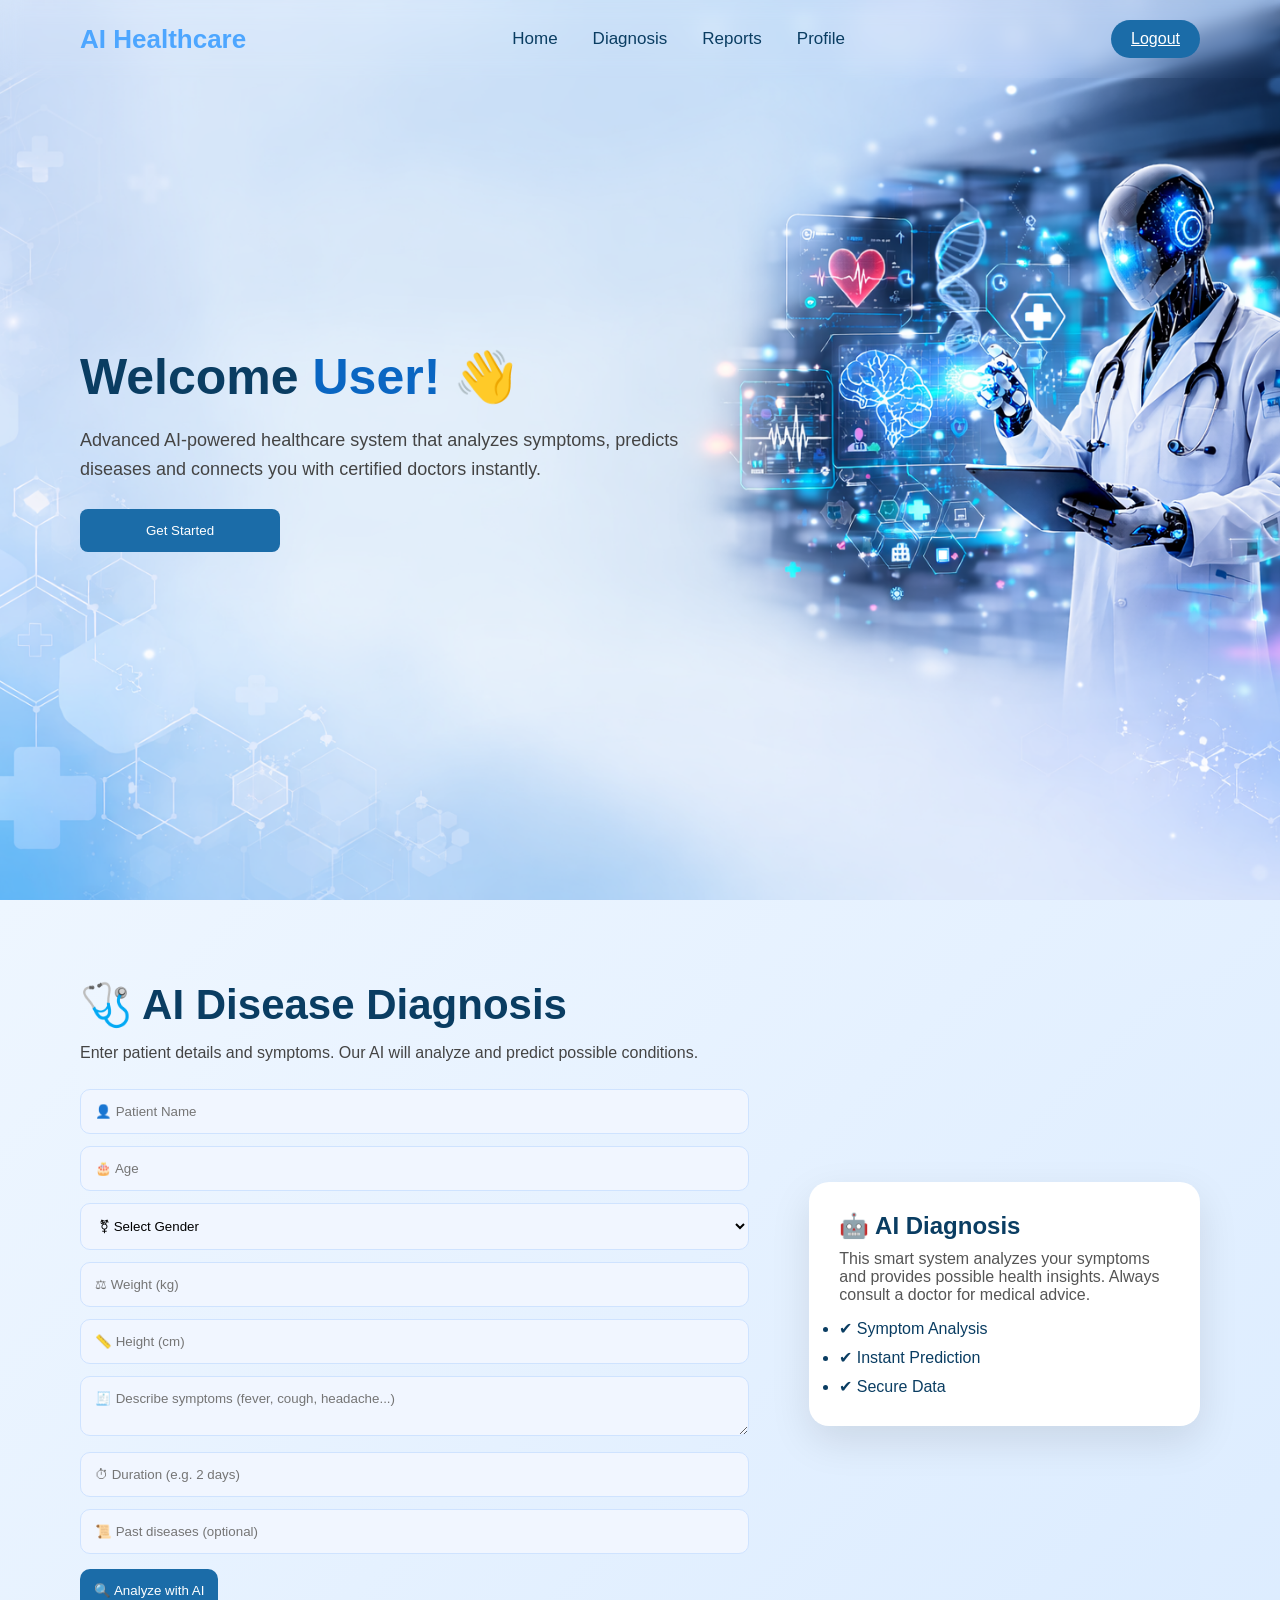
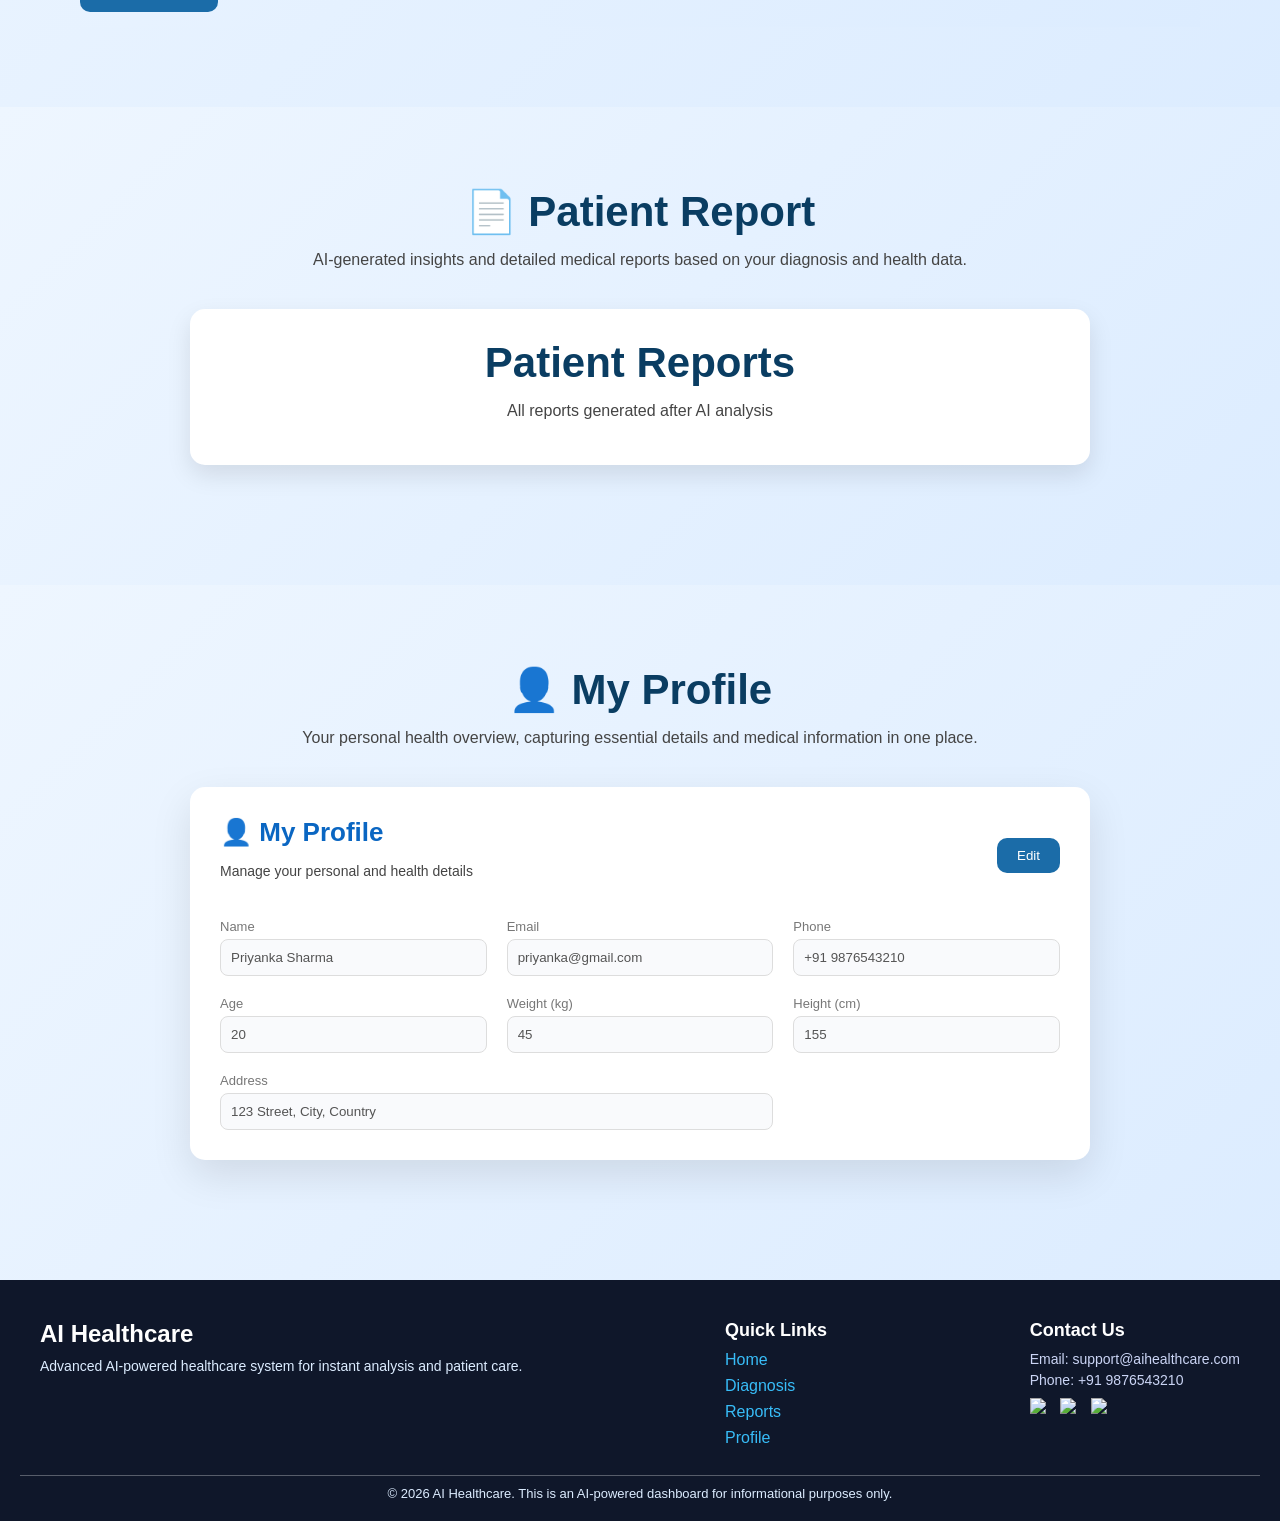
==== dashboard.html @ fe0c4abe "edit login and signup javascript for database connection" ====
<!DOCTYPE html>
<html lang="en">

<head>
    <meta charset="UTF-8">
    <title>AI Healthcare Dashboard</title>

    <style>
        * {
            margin: 0;
            padding: 0;
            box-sizing: border-box;
            font-family: Poppins, sans-serif
        }

        html {
            scroll-behavior: smooth;
        }

        .section {
            padding: 80px;
            background: linear-gradient(135deg, #eef6ff, #dcecff);
        }


        #home {
            height: 100vh;
            display: flex;
            align-items: center;
            justify-content: flex-start;
            padding-left: 80px;

            background-image: url("bg.png");
            background-size: cover;
            background-position: center;
            background-repeat: no-repeat;

            color: #0A3D62;
        }


        .hero {
            max-width: 600px;
        }


        .hero h1 {
            font-size: 50px;
            font-weight: 500;
            color: #0A3D62;
            font-weight: bold;
        }


        .hero span {
            color: #0a66c2;
        }


        .hero p {
            margin-top: 20px;
            font-size: 18px;
            color: #444;
            line-height: 1.6;
        }


        .hero-btn {
            margin-top: 25px;
            padding: 14px 25px;
            background: #1B6CA8;
            color: white;
            border: none;
            border-radius: 8px;
            cursor: pointer;
            width: 200px;
        }

        .hero-btn:hover {
            background: #0A3D62;
        }

        #home {
            height: 100vh;
            display: flex;
            align-items: center;
            justify-content: flex-start;
            padding-left: 80px;
            background-image: url("bg.png");
            background-size: cover;
            background-position: center;
            background-repeat: no-repeat;
            position: relative;
            color: white;
        }

        .navbar {
            position: fixed;
            top: 0;
            width: 100%;
            z-index: 1000;

            display: flex;
            justify-content: space-between;
            align-items: center;

            padding: 20px 80px;

            background: transparent;
            backdrop-filter: blur(10px);
        }

        .logo {
            font-size: 26px;
            font-weight: bold;
            color: #4DA6FF;
        }


        .nav-links {
            list-style: none;
            display: flex;
            gap: 35px;
            align-items: center;
        }

        .nav-links a {
            text-decoration: none;
            color: #0A3D62;
            font-size: 17px;
            font-weight: 500;
            transition: 0.3s;
        }

        .nav-links a:hover {
            color: #0a66c2;
        }


        .logout {
            background: #1B6CA8;
            color: white;
            padding: 10px 20px;
            border-radius: 20px;
            cursor: pointer;
        }

        .logout:hover {
            background: #0A3D62;
        }


        .diagnosis-container {
            display: flex;
            gap: 60px;
            align-items: center;
            justify-content: space-between;
            background: linear-gradient(135deg, #eef6ff, #dcecff);
        }


        .diagnosis-left {
            width: 60%;
        }

        #reports h1 {
            font-size: 42px;
            color: #0A3D62;
            text-align:center;

        }

        #reports p {
            margin: 15px 0;
            color: #444;
            text-align:center;

        }

        #profile h1 {
            font-size: 42px;
            color: #0A3D62;
            text-align:center;

        }

        #profile p {
            margin: 15px 0;
            color: #444;
            text-align:center;

        }

        .diagnosis-left h1 {
            font-size: 42px;
            color: #0A3D62;
        }

        .diagnosis-left p {
            margin: 15px 0;
            color: #444;
        }


        .diagnosis-left input,
        .diagnosis-left textarea,
        .diagnosis-left select {
            width: 100%;
            padding: 14px;
            margin-top: 12px;
            border-radius: 10px;
            border: 1px solid #cfe3ff;
            background: #f1f6ff;
        }


        .diagnosis-left button {
            margin-top: 15px;
            padding: 14px;
            background: #1B6CA8;
            color: white;
            border: none;
            border-radius: 10px;
            cursor: pointer;
        }

        .diagnosis-left button:hover {
            background: #0A3D62;
        }


        .diagnosis-right {
            width: 35%;
            background: white;
            padding: 30px;
            border-radius: 20px;
            box-shadow: 0 15px 40px rgba(0, 0, 0, 0.1);
        }

        .diagnosis-right h2 {
            color: #0A3D62;
        }

        .diagnosis-right p {
            margin-top: 10px;
            color: #555;
        }

        .diagnosis-right ul {
            margin-top: 15px;
        }

        .diagnosis-right li {
            margin-top: 10px;
            color: #0A3D62;
        }


        .report-container {
            width: 90%;
            max-width: 900px;
            margin: 40px auto;
            background: #ffffff;
            padding: 30px;
            border-radius: 15px;
            box-shadow: 0 10px 25px rgba(0, 0, 0, 0.1);
        }

        .report-container h1 {
            color: #0a66c2;
            margin-bottom: 15px;
        }

        .report-container p {
            color: #555;
            margin-bottom: 25px;
        }

        .report-card {
            border: 1px solid #cfe3ff;
            border-radius: 12px;
            padding: 20px;
            margin-bottom: 20px;
            background: #f1f6ff;
        }

        .report-card h2 {
            color: #0a66c2;
            margin-bottom: 10px;
        }

        .report-card p {
            margin: 5px 0;
            color: #333;
        }

        .report-card ul {
            margin-top: 10px;
            padding-left: 20px;
        }

        .report-card ul li {
            color: #0A3D62;
        }

        .report-disclaimer {
            margin-top: 15px;
            font-size: 13px;
            color: #888;
            border-top: 1px solid #ddd;
            padding-top: 10px;
        }

        .profile-container {
            max-width: 900px;
            margin: 40px auto;
            padding: 30px;
            background: #ffffff;
            border-radius: 15px;
            box-shadow: 0 15px 40px rgba(0, 0, 0, 0.1);
        }

        .profile-header {
            display: flex;
            justify-content: space-between;
            align-items: center;
            margin-bottom: 25px;
        }

        .profile-title h2 {
            font-size: 26px;
            color: #0a66c2;
        }

        .profile-title p {
            font-size: 14px;
            color: #555;
        }

        .edit-btn {
            background: #1b6ca8;
            color: white;
            padding: 10px 20px;
            border: none;
            border-radius: 10px;
            cursor: pointer;
        }

        .edit-btn:hover {
            background: #0a3d62;
        }

        .profile-grid {
            display: grid;
            grid-template-columns: repeat(auto-fit, minmax(200px, 1fr));
            gap: 20px;
        }

        .field label {
            display: block;
            font-size: 13px;
            color: #777;
            margin-bottom: 5px;
        }

        .field input {
            width: 100%;
            padding: 10px;
            border-radius: 8px;
            border: 1px solid #ddd;
            background: #f9fafc;
        }

        .field.full-width {
            grid-column: span 2;
        }

        .save-btn {
            display: none;
            width: 100%;
            padding: 12px;
            background: #34a853;
            color: white;
            border: none;
            border-radius: 10px;
            cursor: pointer;
            margin-top: 15px;
        }

        .save-btn:hover {
            background: #2c8c45;
        }

        .action-buttons {
            margin-top: 30px;
            display: flex;
            flex-wrap: wrap;
            gap: 15px;
        }

        .action {
            flex: 1;
            padding: 12px;
            border: none;
            border-radius: 10px;
            cursor: pointer;
            font-weight: 500;
        }

        .action.diagnosis {
            background: #ff6b6b;
            color: white;
        }

        .action.history {
            background: #4ecdc4;
            color: white;
        }

        .action.reports {
            background: #1a73e8;
            color: white;
        }

        .action.logout {
            background: #444;
            color: white;
        }

        .action:hover {
            opacity: 0.9;
        }

        .dashboard-footer {
            background: #0f172a;
            color: #cbd5f5;
            padding: 40px 20px 20px 20px;
            font-family: 'Poppins', sans-serif;
        }

        .footer-container {
            display: flex;
            flex-wrap: wrap;
            justify-content: space-between;
            max-width: 1200px;
            margin: 0 auto;
            gap: 30px;
        }

        .footer-left h2 {
            font-size: 24px;
            color: #ffffff;
        }

        .footer-left p {
            font-size: 14px;
            color: #dcecff;
            margin-top: 10px;
        }

        .footer-links h3,
        .footer-contact h3 {
            margin-bottom: 10px;
            font-size: 18px;
            color: #ffffff;
        }

        .footer-links ul {
            list-style: none;
            padding: 0;
        }

        .footer-links ul li {
            margin-bottom: 8px;
        }

        .footer-links ul li a {
            color: #38bdf8;
            text-decoration: none;
            transition: 0.3s;
        }

        .footer-links ul li a:hover {
            color: #ffeb3b;
        }

        .footer-contact p {
            font-size: 14px;
            margin: 5px 0;
        }

        .footer-socials {
            margin-top: 10px;
        }

        .footer-socials a {
            margin-right: 10px;
            display: inline-block;
            transition: 0.3s;
        }

        .footer-socials a:hover img {
            transform: scale(1.2);
        }

        .footer-bottom {
            text-align: center;
            margin-top: 20px;
            border-top: 1px solid rgba(255, 255, 255, 0.3);
            padding-top: 10px;
            font-size: 13px;
            color: #dcecff;
        }
    </style>
</head>

<body>

    <!-- NAVBAR -->
    <div class="navbar">
        <div class="logo">AI Healthcare</div>

        <div class="nav-links">
            <a href="#home">Home</a>
            <a href="#diagnosis">Diagnosis</a>
            <a href="#reports">Reports</a>
            <a href="#profile">Profile</a>
        </div>


        <a href="index.html" class="logout">Logout</a>
    </div>
    <div id="home" class="section">

        <div class="hero">
            <h1>Welcome <span id="username">User!</span> 👋</h1>

            <p>
                Advanced AI-powered healthcare system that analyzes symptoms,
                predicts diseases and connects you with certified doctors instantly.
            </p>

            <button class="hero-btn" onclick="document.getElementById('diagnosis').scrollIntoView({behavior:'smooth'})">
                Get Started
            </button>
        </div>

    </div>


    <div id="diagnosis" class="section">

        <div class="diagnosis-container">


            <div class="diagnosis-left">
                <h1>🩺 AI Disease Diagnosis</h1>
                <p>
                    Enter patient details and symptoms. Our AI will analyze and predict possible conditions.
                </p>

                <input type="text" id="name" placeholder="👤 Patient Name">

                <input type="number" id="age" placeholder="🎂 Age">

                <select id="gender">
                    <option value="">⚧ Select Gender</option>
                    <option>Male</option>
                    <option>Female</option>
                    <option>Other</option>
                </select>

                <input type="text" id="weight" placeholder="⚖ Weight (kg)">
                <input type="text" id="height" placeholder="📏 Height (cm)">

                <textarea id="symptoms" placeholder="🧾 Describe symptoms (fever, cough, headache...)"></textarea>

                <input type="text" id="duration" placeholder="⏱ Duration (e.g. 2 days)">

                <input type="text" id="diseaseHistory" placeholder="📜 Past diseases (optional)">

                <button onclick="saveData()">🔍 Analyze with AI</button>

                <p id="result"></p>
            </div>


            <div class="diagnosis-right">
                <h2>🤖 AI Diagnosis</h2>
                <p>
                    This smart system analyzes your symptoms and provides possible health insights.
                    Always consult a doctor for medical advice.
                </p>

                <ul>
                    <li>✔ Symptom Analysis</li>
                    <li>✔ Instant Prediction</li>
                    <li>✔ Secure Data</li>
                </ul>
            </div>

        </div>

    </div>
    <div id="reports" class="section">
        <h1>📄 Patient Report</h1>
        <p> AI-generated insights and detailed medical reports based on your diagnosis and health data.</p>
        <div class="report-container">
            <h1> Patient Reports</h1>
            <p>All reports generated after AI analysis</p>

            <div id="reportsList">
                <!-- Reports will be dynamically inserted here -->
            </div>
        </div>
    </div>
    <div id="profile" class="section">
        <h1>👤 My Profile </h1>
        <p>Your personal health overview, capturing essential details and medical information in one place.</p>
        <div class="profile-container">

            <!-- HEADER -->
            <div class="profile-header">
                <div class="profile-title">
                    <h2>👤 My Profile</h2>
                    <p>Manage your personal and health details</p>
                </div>
                <button class="edit-btn" onclick="toggleEdit()">Edit</button>
            </div>

            <!-- PROFILE INFO -->
            <div class="profile-info">

                <!-- Info Grid -->
                <div class="profile-grid">

                    <div class="field">
                        <label>Name</label>
                        <input type="text" value="Priyanka Sharma" disabled>
                    </div>

                    <div class="field">
                        <label>Email</label>
                        <input type="email" value="priyanka@gmail.com" disabled>
                    </div>

                    <div class="field">
                        <label>Phone</label>
                        <input type="text" value="+91 9876543210" disabled>
                    </div>

                    <div class="field">
                        <label>Age</label>
                        <input type="number" value="20" disabled>
                    </div>

                    <div class="field">
                        <label>Weight (kg)</label>
                        <input type="number" value="45" disabled>
                    </div>

                    <div class="field">
                        <label>Height (cm)</label>
                        <input type="number" value="155" disabled>
                    </div>

                    <div class="field full-width">
                        <label>Address</label>
                        <input type="text" value="123 Street, City, Country" disabled>
                    </div>

                </div>

                <button class="save-btn" onclick="saveProfile()">💾 Save Changes</button>
            </div>

       
        </div>
    </div>



    </div>
    <footer class="dashboard-footer">
        <div class="footer-container">
            <div class="footer-left">
                <h2>AI Healthcare</h2>
                <p>Advanced AI-powered healthcare system for instant analysis and patient care.</p>
            </div>

            <div class="footer-links">
                <h3>Quick Links</h3>
                <ul>
                    <li><a href="#home">Home</a></li>
                    <li><a href="#diagnosis">Diagnosis</a></li>
                    <li><a href="#reports">Reports</a></li>
                    <li><a href="#profile">Profile</a></li>
                </ul>
            </div>

            <div class="footer-contact">
                <h3>Contact Us</h3>
                <p>Email: support@aihealthcare.com</p>
                <p>Phone: +91 9876543210</p>
                <div class="footer-socials">
                    <a href="#"><img src="https://img.icons8.com/ios-filled/24/0A3D62/facebook-new.png" /></a>
                    <a href="#"><img src="https://img.icons8.com/ios-filled/24/0A3D62/twitter.png" /></a>
                    <a href="#"><img src="https://img.icons8.com/ios-filled/24/0A3D62/linkedin.png" /></a>
                </div>
            </div>
        </div>

        <div class="footer-bottom">
            <p>© 2026 AI Healthcare. This is an AI-powered dashboard for informational purposes only.</p>
        </div>
    </footer>

    <script>



        function updateProfileFromDiagnosis(data) {
            const profileSection = document.querySelector("#profile");

            profileSection.querySelector('input[value="Priyanka Sharma"]').value = data.name || "-";
            profileSection.querySelector('input[type="email"]').value = data.email || "user@example.com"; // optional, if email provided in form
            profileSection.querySelector('input[value="+91 9876543210"]').value = data.phone || "-"; // optional
            profileSection.querySelector('input[type="number"][value="20"]').value = data.age || "-";
            profileSection.querySelector('input[type="number"][value="45"]').value = data.weight || "-";
            profileSection.querySelector('input[type="number"][value="155"]').value = data.height || "-";
            profileSection.querySelector('.field.full-width input').value = data.address || "-";
        }
        function saveData() {
            let data = {
                name: document.getElementById('name').value || "Unknown",
                age: document.getElementById('age').value || "-",
                gender: document.getElementById('gender').value || "-",
                weight: document.getElementById('weight').value || "-",
                height: document.getElementById('height').value || "-",
                symptoms: document.getElementById('symptoms').value || "-",
                duration: document.getElementById('duration').value || "-",
                history: document.getElementById('diseaseHistory').value || "-"
            };

            // AI Prediction
            let diagnosis = aiPredictDisease(data.symptoms);
            data.diagnosis = diagnosis;

            let recommendations = generateRecommendations(diagnosis);
            data.recommendations = recommendations;

            aiReports.push(data);

            // Update Reports Section
            displayReports();

            // Update Profile Section based on this data
            updateProfileFromDiagnosis(data);

            document.getElementById('result').innerText = "Diagnosis Generated ✅";

            // Scroll to reports section
            document.getElementById('reports').scrollIntoView({ behavior: "smooth" });
        }


        document.querySelector(".diagnosis").onclick = function () {
            window.location.href = "diagnosis.html";
        }

        document.querySelector(".history").onclick = function () {
            window.location.href = "history.html";
        }

        document.querySelector(".reports").onclick = function () {
            window.location.href = "reports.html";
        }

        document.querySelector(".logout").onclick = function () {
            alert("Logged out successfully!");
            window.location.href = "login.html";
        }
    </script>


    </script>

</body>

</html>
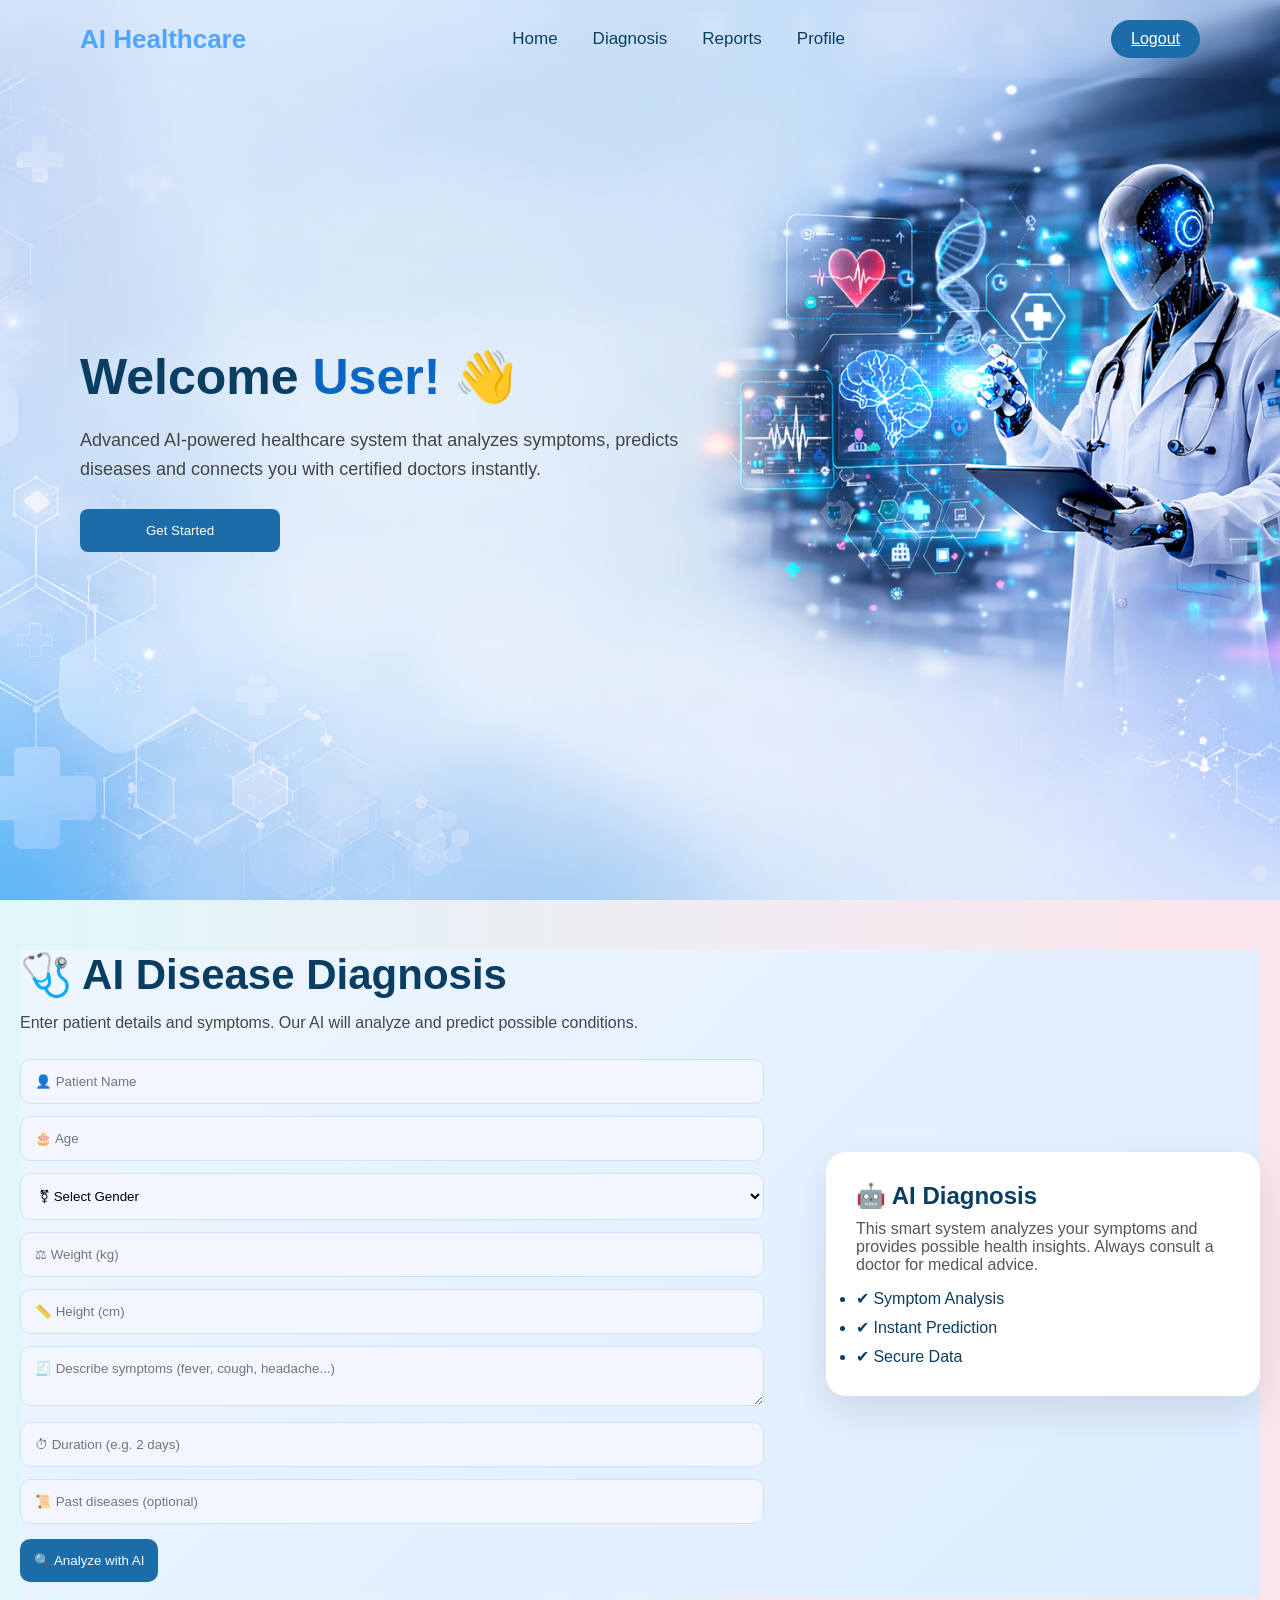
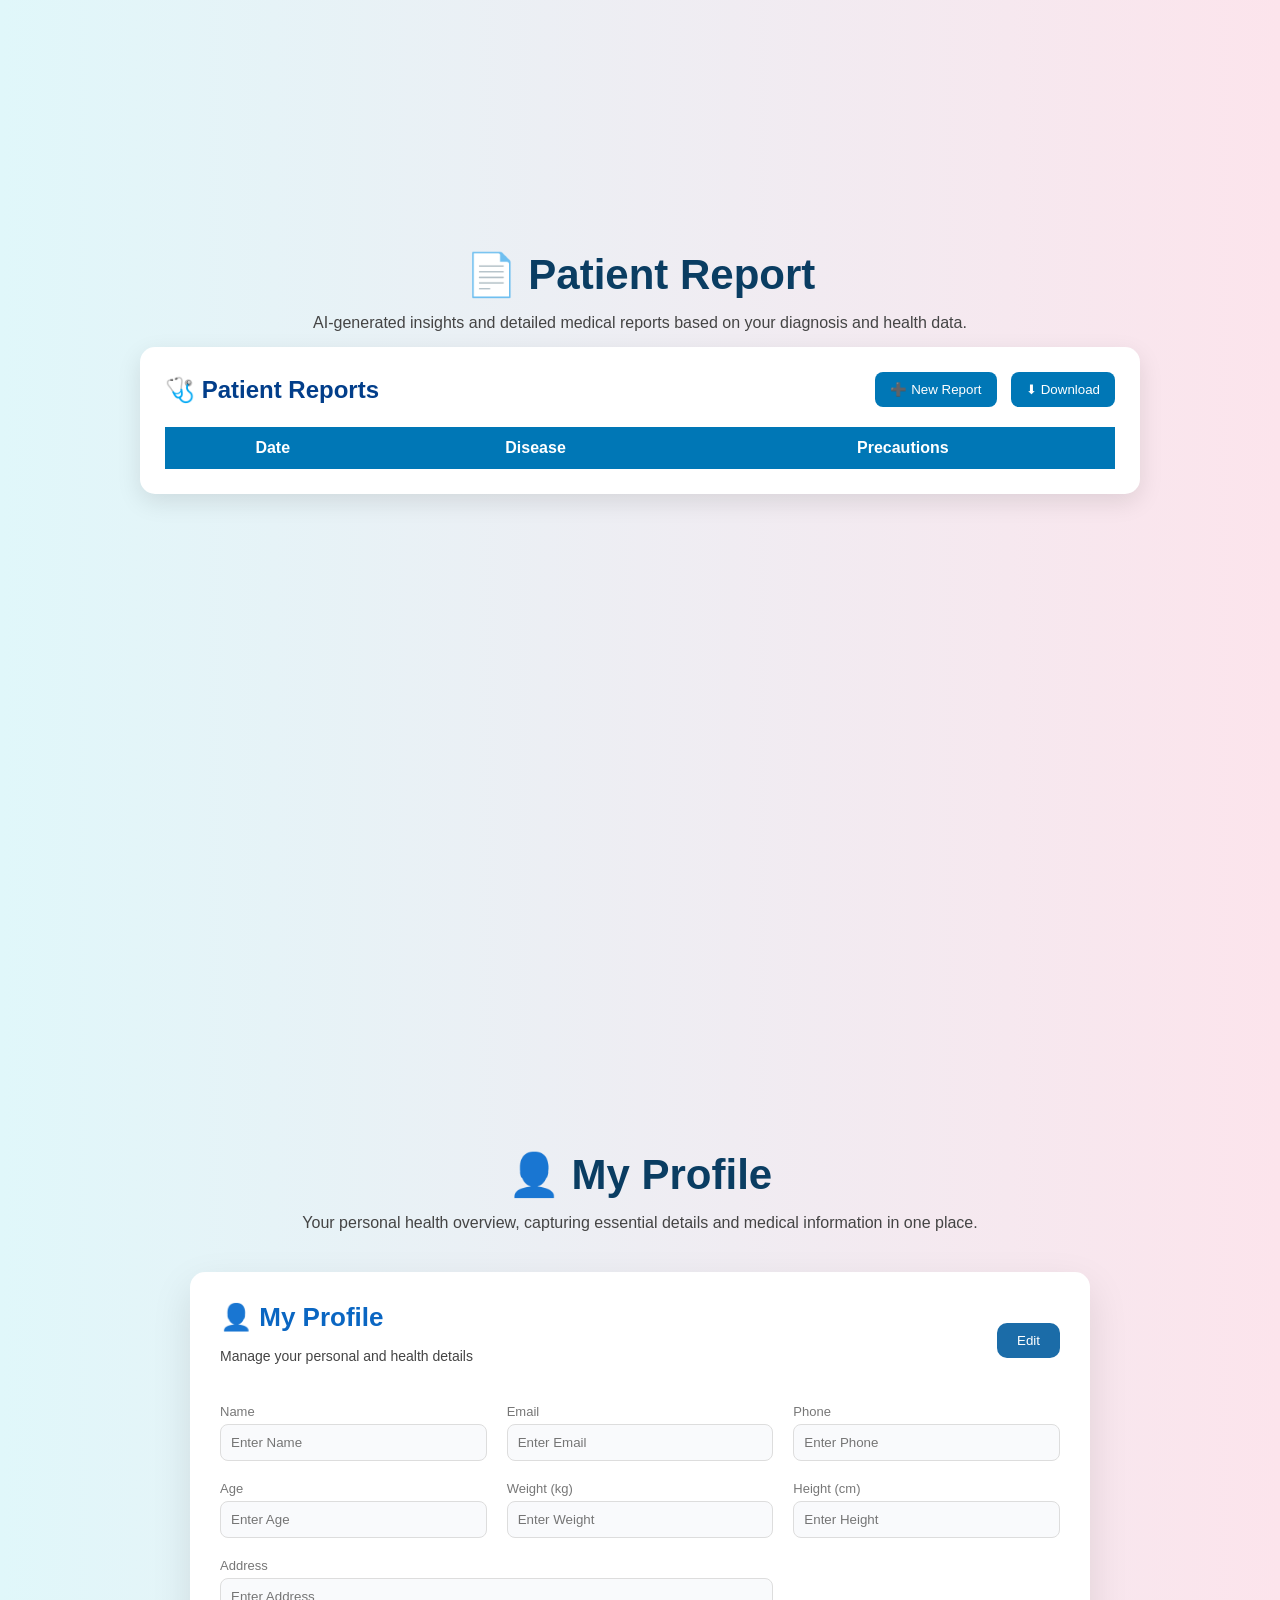
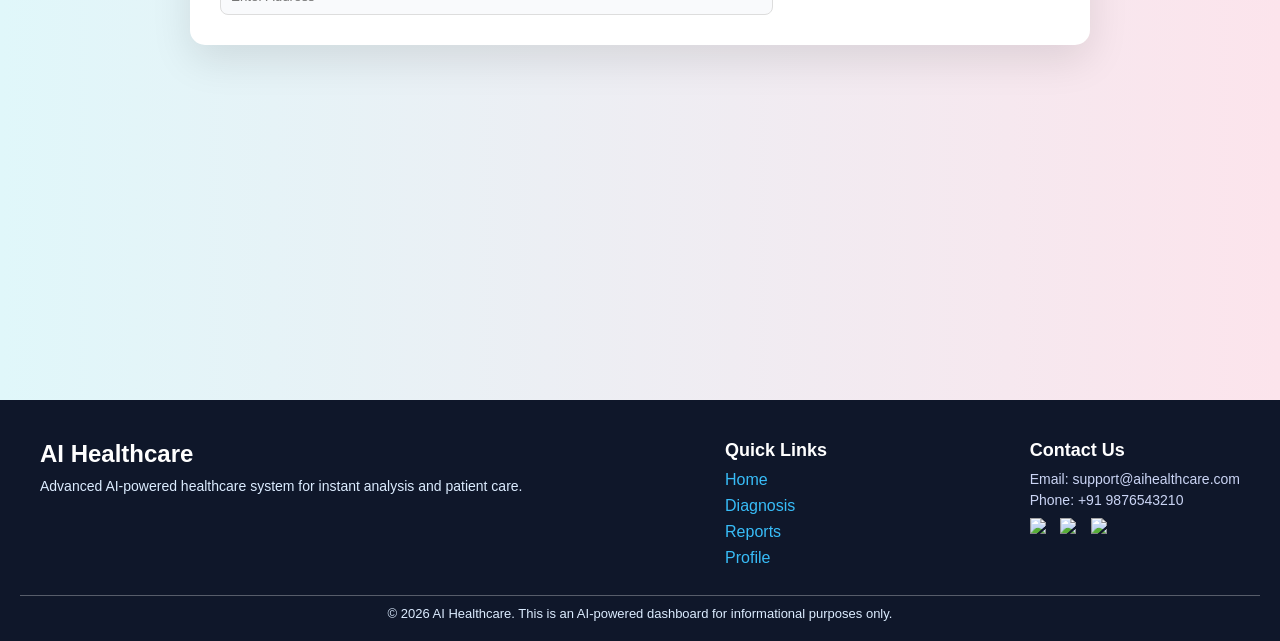
==== commit f5d64496: "Integrated AI diagnosis API call and frontend connection" ====
--- a/dashboard.html
+++ b/dashboard.html
@@ -511,6 +511,85 @@
             font-size: 13px;
             color: #dcecff;
         }
+        /* SECTION */
+.section {
+    padding: 50px 20px;
+    background: linear-gradient(to right, #e0f7fa, #fce4ec);
+    min-height: 100vh;
+}
+
+.section-title {
+    text-align: center;
+    font-size: 32px;
+    color: #0077b6;
+    margin-bottom: 10px;
+}
+
+.section-subtitle {
+    text-align: center;
+    color: #555;
+    margin-bottom: 30px;
+}
+
+/* REPORT CONTAINER */
+.report-container {
+    max-width: 1000px;
+    margin: auto;
+    background: white;
+    padding: 25px;
+    border-radius: 15px;
+    box-shadow: 0 8px 25px rgba(0,0,0,0.1);
+}
+
+/* HEADER */
+.report-header {
+    display: flex;
+    justify-content: space-between;
+    align-items: center;
+    margin-bottom: 20px;
+}
+
+.report-header h2 {
+    color: #023e8a;
+}
+
+/* BUTTONS */
+.actions button {
+    padding: 10px 15px;
+    margin-left: 10px;
+    border: none;
+    background: #0077b6;
+    color: white;
+    border-radius: 8px;
+    cursor: pointer;
+    transition: 0.3s;
+}
+
+.actions button:hover {
+    background: #023e8a;
+}
+
+/* TABLE */
+.report-table {
+    width: 100%;
+    border-collapse: collapse;
+}
+
+.report-table th {
+    background: #0077b6;
+    color: white;
+    padding: 12px;
+}
+
+.report-table td {
+    padding: 12px;
+    border-bottom: 1px solid #ddd;
+    white-space: pre-line;
+}
+
+.report-table tr:hover {
+    background: #f1f1f1;
+}
     </style>
 </head>
 
@@ -602,17 +681,39 @@
         </div>
 
     </div>
-    <div id="reports" class="section">
-        <h1>📄 Patient Report</h1>
-        <p> AI-generated insights and detailed medical reports based on your diagnosis and health data.</p>
-        <div class="report-container">
-            <h1> Patient Reports</h1>
-            <p>All reports generated after AI analysis</p>
-
-            <div id="reportsList">
-                <!-- Reports will be dynamically inserted here -->
+   <div id="reports" class="section">
+
+    <h1 class="section-title">📄 Patient Report</h1>
+    <p class="section-subtitle">
+        AI-generated insights and detailed medical reports based on your diagnosis and health data.
+    </p>
+
+    <div class="report-container">
+
+        <div class="report-header">
+            <h2>🩺 Patient Reports</h2>
+            <div class="actions">
+                <button onclick="generateReport()">➕ New Report</button>
+                <button onclick="downloadReport()">⬇ Download</button>
             </div>
         </div>
+
+        <table class="report-table">
+            <thead>
+                <tr>
+                    <th>Date</th>
+                    <th>Disease</th>
+                    <th>Precautions</th>
+                </tr>
+            </thead>
+            <tbody id="reportsList">
+                <!-- Dynamic data -->
+            </tbody>
+        </table>
+
+    </div>
+
+</div>
     </div>
     <div id="profile" class="section">
         <h1>👤 My Profile </h1>
@@ -632,44 +733,44 @@
             <div class="profile-info">
 
                 <!-- Info Grid -->
-                <div class="profile-grid">
-
-                    <div class="field">
-                        <label>Name</label>
-                        <input type="text" value="Priyanka Sharma" disabled>
-                    </div>
-
-                    <div class="field">
-                        <label>Email</label>
-                        <input type="email" value="priyanka@gmail.com" disabled>
-                    </div>
-
-                    <div class="field">
-                        <label>Phone</label>
-                        <input type="text" value="+91 9876543210" disabled>
-                    </div>
-
-                    <div class="field">
-                        <label>Age</label>
-                        <input type="number" value="20" disabled>
-                    </div>
-
-                    <div class="field">
-                        <label>Weight (kg)</label>
-                        <input type="number" value="45" disabled>
-                    </div>
-
-                    <div class="field">
-                        <label>Height (cm)</label>
-                        <input type="number" value="155" disabled>
-                    </div>
-
-                    <div class="field full-width">
-                        <label>Address</label>
-                        <input type="text" value="123 Street, City, Country" disabled>
-                    </div>
-
-                </div>
+               <div class="profile-grid">
+
+    <div class="field">
+        <label>Name</label>
+        <input type="text" id="profileName" placeholder="Enter Name" disabled>
+    </div>
+
+    <div class="field">
+        <label>Email</label>
+        <input type="email" id="profileEmail" placeholder="Enter Email" disabled>
+    </div>
+
+    <div class="field">
+        <label>Phone</label>
+        <input type="text" id="profilePhone" placeholder="Enter Phone" disabled>
+    </div>
+
+    <div class="field">
+        <label>Age</label>
+        <input type="number" id="profileAge" placeholder="Enter Age" disabled>
+    </div>
+
+    <div class="field">
+        <label>Weight (kg)</label>
+        <input type="number" id="profileWeight" placeholder="Enter Weight" disabled>
+    </div>
+
+    <div class="field">
+        <label>Height (cm)</label>
+        <input type="number" id="profileHeight" placeholder="Enter Height" disabled>
+    </div>
+
+    <div class="field full-width">
+        <label>Address</label>
+        <input type="text" id="profileAddress" placeholder="Enter Address" disabled>
+    </div>
+
+</div>
 
                 <button class="save-btn" onclick="saveProfile()">💾 Save Changes</button>
             </div>
@@ -715,76 +816,120 @@
         </div>
     </footer>
 
-    <script>
-
-
-
-        function updateProfileFromDiagnosis(data) {
-            const profileSection = document.querySelector("#profile");
-
-            profileSection.querySelector('input[value="Priyanka Sharma"]').value = data.name || "-";
-            profileSection.querySelector('input[type="email"]').value = data.email || "user@example.com"; // optional, if email provided in form
-            profileSection.querySelector('input[value="+91 9876543210"]').value = data.phone || "-"; // optional
-            profileSection.querySelector('input[type="number"][value="20"]').value = data.age || "-";
-            profileSection.querySelector('input[type="number"][value="45"]').value = data.weight || "-";
-            profileSection.querySelector('input[type="number"][value="155"]').value = data.height || "-";
-            profileSection.querySelector('.field.full-width input').value = data.address || "-";
-        }
-        function saveData() {
-            let data = {
-                name: document.getElementById('name').value || "Unknown",
-                age: document.getElementById('age').value || "-",
-                gender: document.getElementById('gender').value || "-",
-                weight: document.getElementById('weight').value || "-",
-                height: document.getElementById('height').value || "-",
-                symptoms: document.getElementById('symptoms').value || "-",
-                duration: document.getElementById('duration').value || "-",
-                history: document.getElementById('diseaseHistory').value || "-"
-            };
-
-            // AI Prediction
-            let diagnosis = aiPredictDisease(data.symptoms);
-            data.diagnosis = diagnosis;
-
-            let recommendations = generateRecommendations(diagnosis);
-            data.recommendations = recommendations;
-
-            aiReports.push(data);
-
-            // Update Reports Section
-            displayReports();
-
-            // Update Profile Section based on this data
-            updateProfileFromDiagnosis(data);
-
-            document.getElementById('result').innerText = "Diagnosis Generated ✅";
-
-            // Scroll to reports section
-            document.getElementById('reports').scrollIntoView({ behavior: "smooth" });
-        }
-
-
-        document.querySelector(".diagnosis").onclick = function () {
-            window.location.href = "diagnosis.html";
-        }
-
-        document.querySelector(".history").onclick = function () {
-            window.location.href = "history.html";
-        }
-
-        document.querySelector(".reports").onclick = function () {
-            window.location.href = "reports.html";
-        }
-
-        document.querySelector(".logout").onclick = function () {
+  <script>
+
+function saveData() {
+
+    const data = {
+        name: document.getElementById('name').value || "Unknown",
+        age: document.getElementById('age').value,
+        gender: document.getElementById('gender').value,
+        weight: document.getElementById('weight').value,
+        height: document.getElementById('height').value,
+        symptoms: document.getElementById('symptoms').value || "-",
+        duration: document.getElementById('duration').value || "-",
+        pastDiseases: document.getElementById('diseaseHistory').value || "-"
+    };
+
+    // ✅ Update profile instantly
+    updateProfileFromDiagnosis(data);
+    updateProfileInBackend(data);
+
+    // ✅ CALL BACKEND AI
+    fetch("http://localhost:8080/analyze", {
+        method: "POST",
+        headers: {
+            "Content-Type": "application/json"
+        },
+        body: JSON.stringify(data)
+    })
+    .then(res => res.text())
+    .then(result => {
+
+        console.log(result);
+
+        // ✅ Extract disease & precautions
+        const parts = result.split("Precautions:");
+        const disease = parts[0].replace("Possible diseases:", "").trim();
+        const precautions = parts[1] ? parts[1].trim() : "No precautions found";
+
+        const today = new Date().toLocaleDateString();
+
+        // ✅ Add to report table
+        const row = `
+            <tr>
+                <td>${today}</td>
+                <td>${disease}</td>
+                <td>${precautions}</td>
+            </tr>
+        `;
+
+        document.getElementById("reportsList").innerHTML += row;
+
+        document.getElementById('result').innerText = "✅ Diagnosis Generated";
+
+        // ✅ Scroll to report section
+        document.getElementById('reports').scrollIntoView({ behavior: "smooth" });
+
+    })
+    .catch(err => {
+        console.error(err);
+        alert("❌ Error connecting to AI");
+    });
+}
+
+
+// ✅ PROFILE UPDATE UI
+function updateProfileFromDiagnosis(data) {
+    document.getElementById("profileAge").value = data.age || "";
+    document.getElementById("profileWeight").value = data.weight || "";
+    document.getElementById("profileHeight").value = data.height || "";
+}
+
+
+// ✅ PROFILE UPDATE BACKEND
+function updateProfileInBackend(data) {
+
+    if (!data.age || !data.weight || !data.height) return;
+
+    const payload = {
+        userId: localStorage.getItem("userId"),
+        age: data.age,
+        weight: data.weight,
+        height: data.height
+    };
+
+    fetch("http://localhost:8080/profile/update", {
+        method: "PUT",
+        headers: {
+            "Content-Type": "application/json"
+        },
+        body: JSON.stringify(payload)
+    })
+    .then(res => res.json())
+    .then(() => console.log("Profile Updated ✅"))
+    .catch(err => console.error(err));
+}
+
+
+// ✅ DOWNLOAD BUTTON (OPTIONAL)
+function downloadReport() {
+    alert("PDF download coming soon 😄");
+}
+
+
+// ✅ NAVIGATION (SAFE CHECK)
+document.querySelectorAll(".diagnosis, .history, .reports, .logout").forEach(btn => {
+    if (!btn) return;
+
+    btn.onclick = function () {
+        if (btn.classList.contains("logout")) {
             alert("Logged out successfully!");
             window.location.href = "login.html";
         }
-    </script>
-
-
-    </script>
-
+    };
+});
+
+</script>
 </body>
-
 </html>
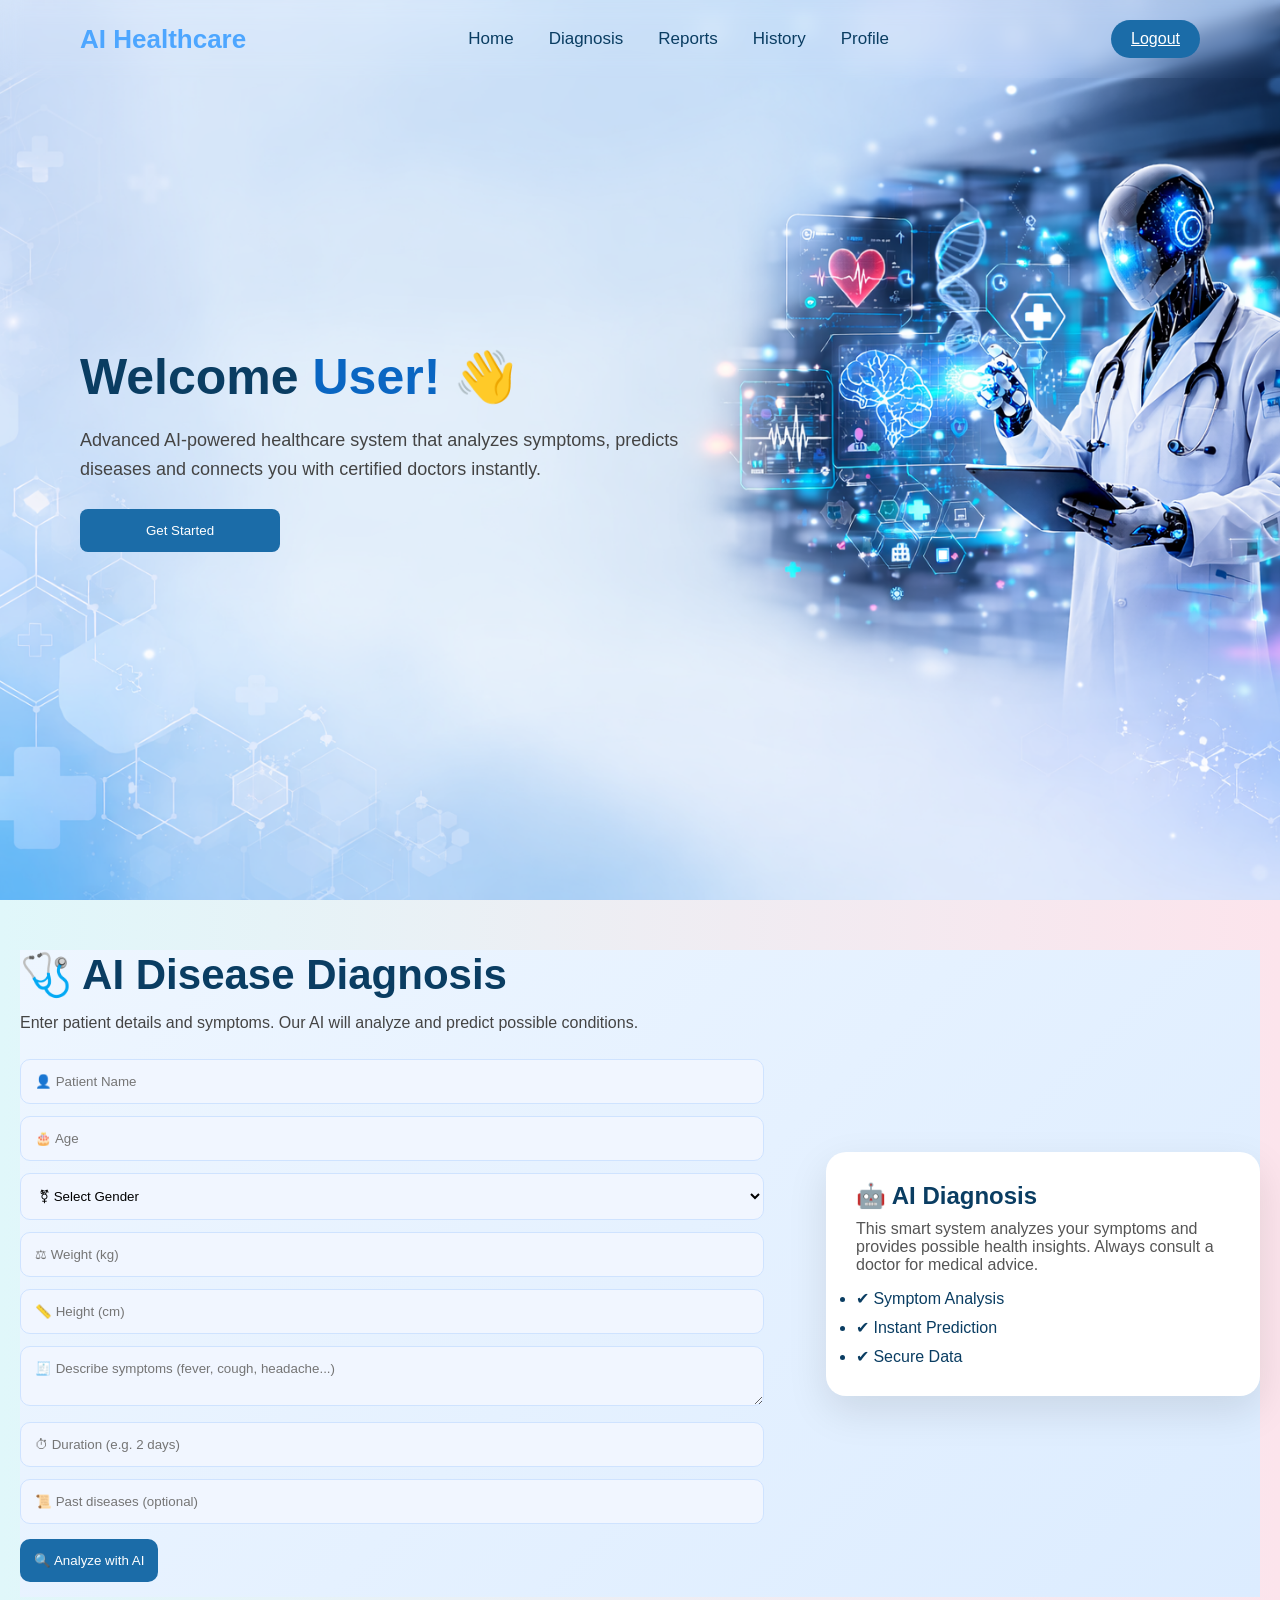
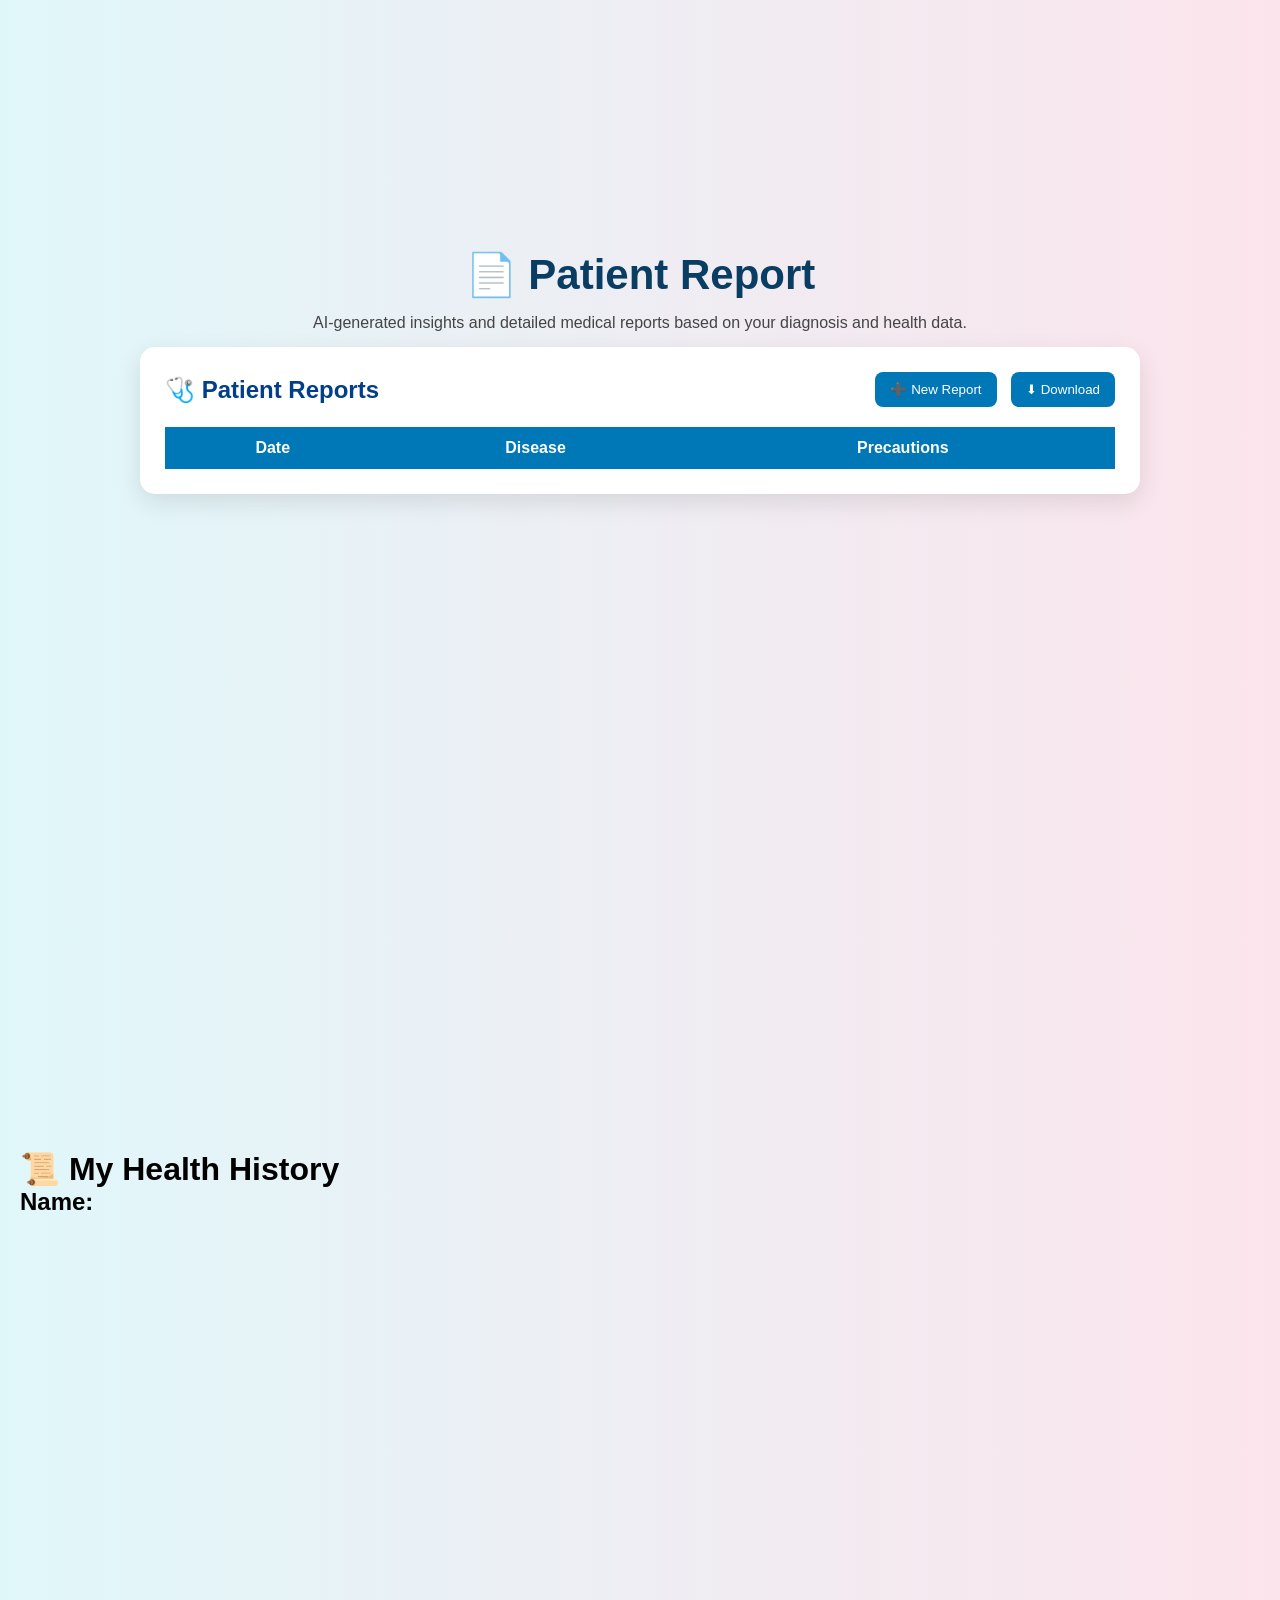
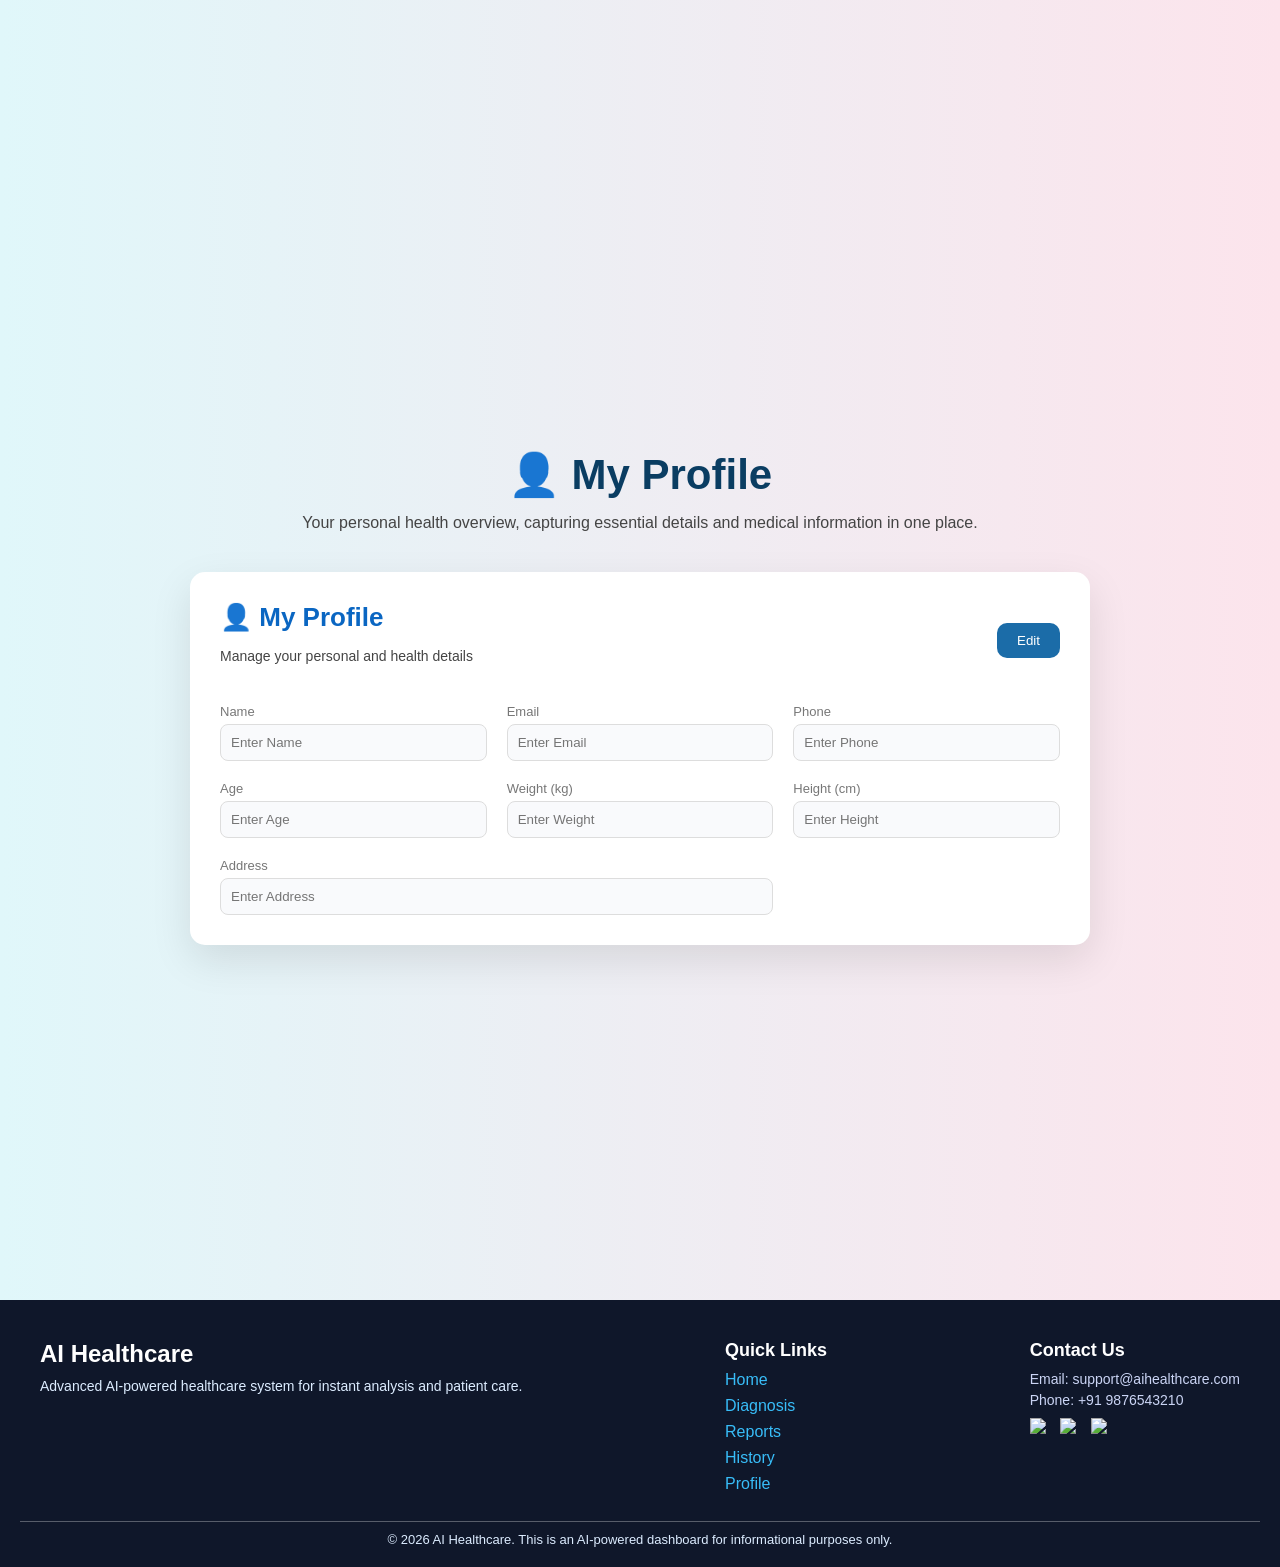
==== commit 3d684af4: "created history sectory to store report" ====
--- a/dashboard.html
+++ b/dashboard.html
@@ -590,6 +590,25 @@
 .report-table tr:hover {
     background: #f1f1f1;
 }
+
+
+.history-container {
+    display: grid;
+    grid-template-columns: repeat(auto-fit, minmax(250px, 1fr));
+    gap: 15px;
+}
+
+.report-card {
+    background: #fff;
+    padding: 15px;
+    border-radius: 12px;
+    box-shadow: 0 4px 10px rgba(0,0,0,0.1);
+}
+
+.date {
+    font-size: 12px;
+    color: gray;
+}
     </style>
 </head>
 
@@ -603,6 +622,7 @@
             <a href="#home">Home</a>
             <a href="#diagnosis">Diagnosis</a>
             <a href="#reports">Reports</a>
+            <a href="#history"> History </a>
             <a href="#profile">Profile</a>
         </div>
 
@@ -714,6 +734,19 @@
     </div>
 
 </div>
+
+
+<div id="history" class="section">
+    <h1>📜 My Health History</h1>
+
+    <!-- User Name -->
+    <div class="user-info">
+        <h2>Name: <span id="userName"></span></h2>
+    </div>
+
+    <!-- Reports -->
+    <div id="historyContainer" class="history-container"></div>
+</div>
     </div>
     <div id="profile" class="section">
         <h1>👤 My Profile </h1>
@@ -795,6 +828,7 @@
                     <li><a href="#home">Home</a></li>
                     <li><a href="#diagnosis">Diagnosis</a></li>
                     <li><a href="#reports">Reports</a></li>
+                    <li><a href="#history">History</a>
                     <li><a href="#profile">Profile</a></li>
                 </ul>
             </div>
@@ -815,8 +849,7 @@
             <p>© 2026 AI Healthcare. This is an AI-powered dashboard for informational purposes only.</p>
         </div>
     </footer>
-
-  <script>
+<script>
 
 function saveData() {
 
@@ -871,6 +904,9 @@
         // ✅ Scroll to report section
         document.getElementById('reports').scrollIntoView({ behavior: "smooth" });
 
+        // ✅ SAVE REPORT TO BACKEND
+        generateAndSaveReport({disease, precautions});
+
     })
     .catch(err => {
         console.error(err);
@@ -879,7 +915,6 @@
 }
 
 
-// ✅ PROFILE UPDATE UI
 function updateProfileFromDiagnosis(data) {
     document.getElementById("profileAge").value = data.age || "";
     document.getElementById("profileWeight").value = data.weight || "";
@@ -887,7 +922,6 @@
 }
 
 
-// ✅ PROFILE UPDATE BACKEND
 function updateProfileInBackend(data) {
 
     if (!data.age || !data.weight || !data.height) return;
@@ -912,13 +946,34 @@
 }
 
 
-// ✅ DOWNLOAD BUTTON (OPTIONAL)
+// ✅ NEW FUNCTION: Save report to backend
+function generateAndSaveReport(data) {
+    const user = JSON.parse(localStorage.getItem("user"));
+    if (!user) return; // Safety check
+
+    fetch("http://localhost:8080/saveReport", {
+        method: "POST",
+        headers: {
+            "Content-Type": "application/json"
+        },
+        body: JSON.stringify({
+            userId: user.id,
+            name: user.name,
+            disease: data.disease,
+            precautions: data.precautions
+        })
+    })
+    .then(res => res.json())
+    .then(res => console.log("Report Saved ✅", res))
+    .catch(err => console.error("Save Error:", err));
+}
+
+
 function downloadReport() {
     alert("PDF download coming soon 😄");
 }
 
 
-// ✅ NAVIGATION (SAFE CHECK)
 document.querySelectorAll(".diagnosis, .history, .reports, .logout").forEach(btn => {
     if (!btn) return;
 
@@ -930,6 +985,31 @@
     };
 });
 
+
+function loadHistory(userId) {
+
+    fetch(`http://localhost:8080/history/${userId}`)
+        .then(res => res.json())
+        .then(data => {
+
+            let html = "";
+
+            data.forEach((report, index) => {
+                html += `
+                    <div class="report-card">
+                        <h3>Report #${index + 1}</h3>
+                        <p><strong>Disease:</strong> ${report.disease}</p>
+                        <p><strong>Precautions:</strong> ${report.precautions}</p>
+                        <p class="date">📅 ${report.createdAt}</p>
+                    </div>
+                `;
+            });
+
+            document.getElementById("historyContainer").innerHTML = html;
+        });
+}
+
 </script>
+ 
 </body>
 </html>
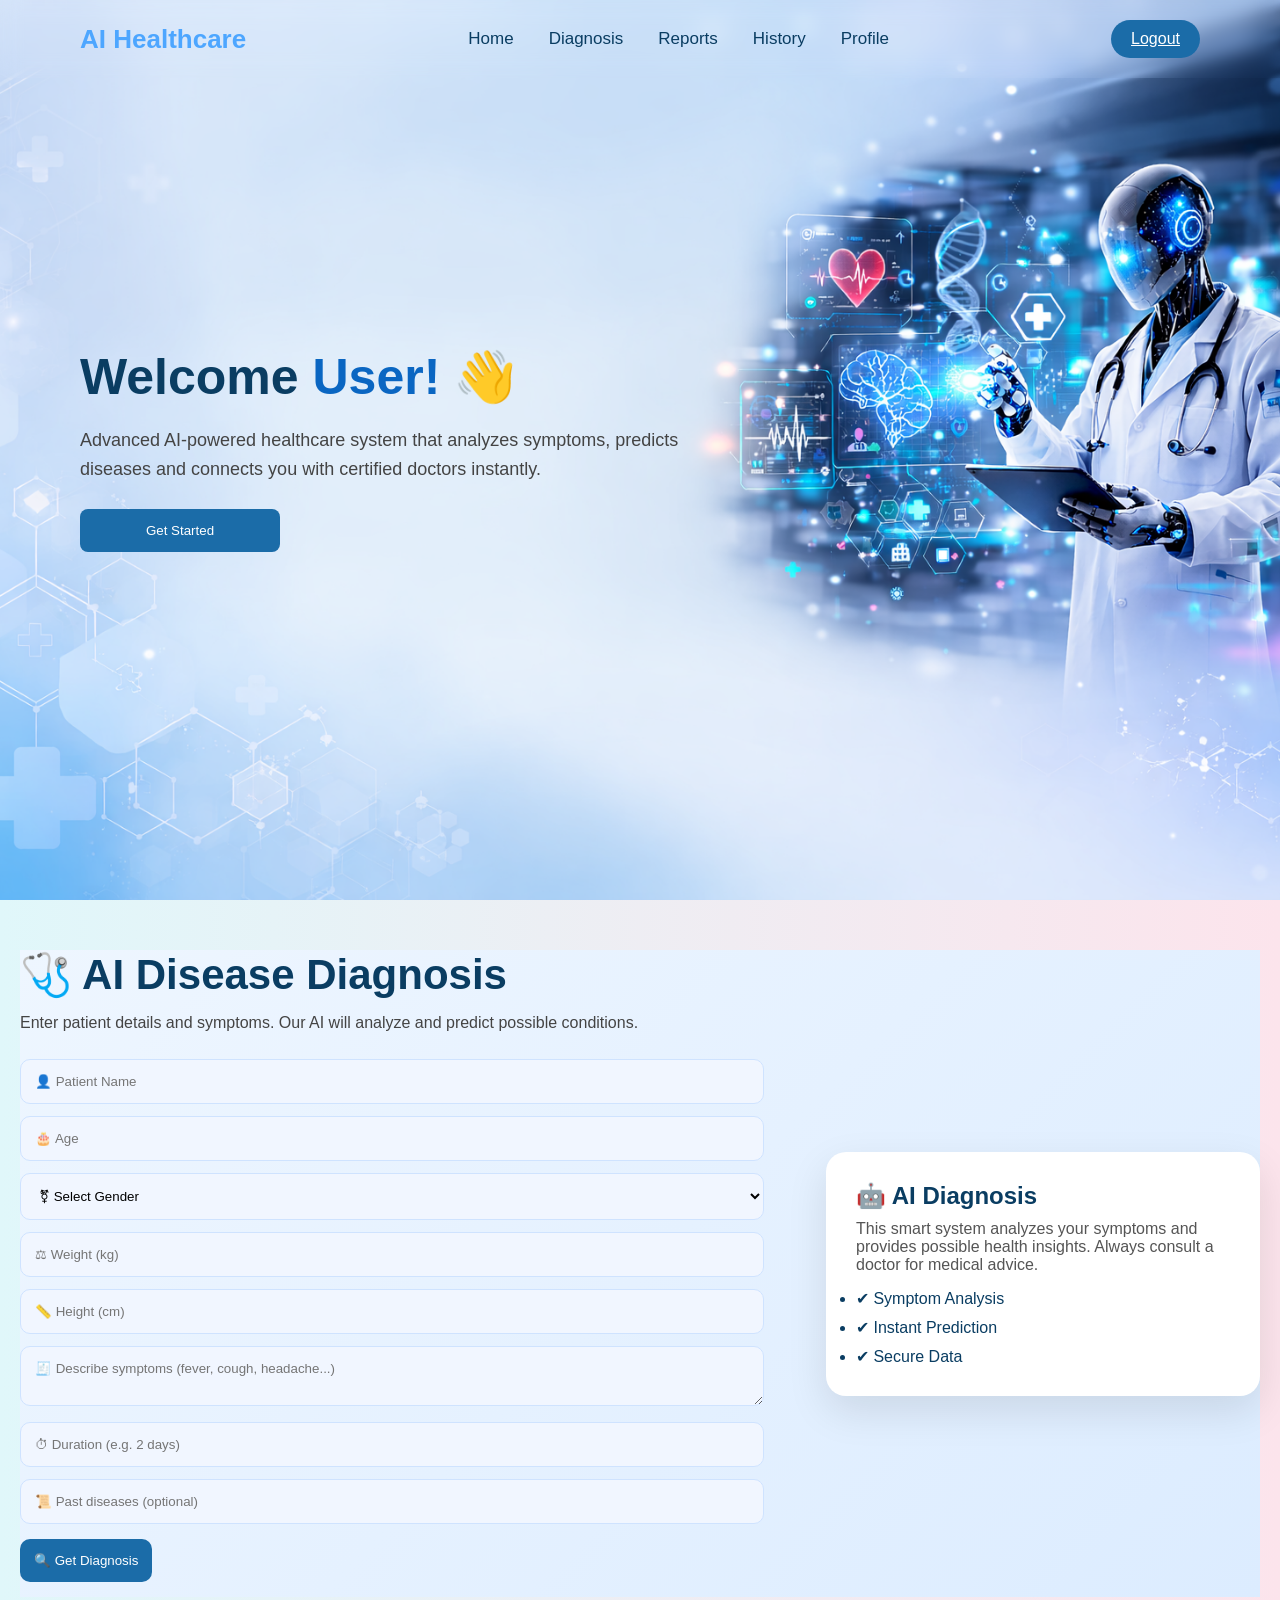
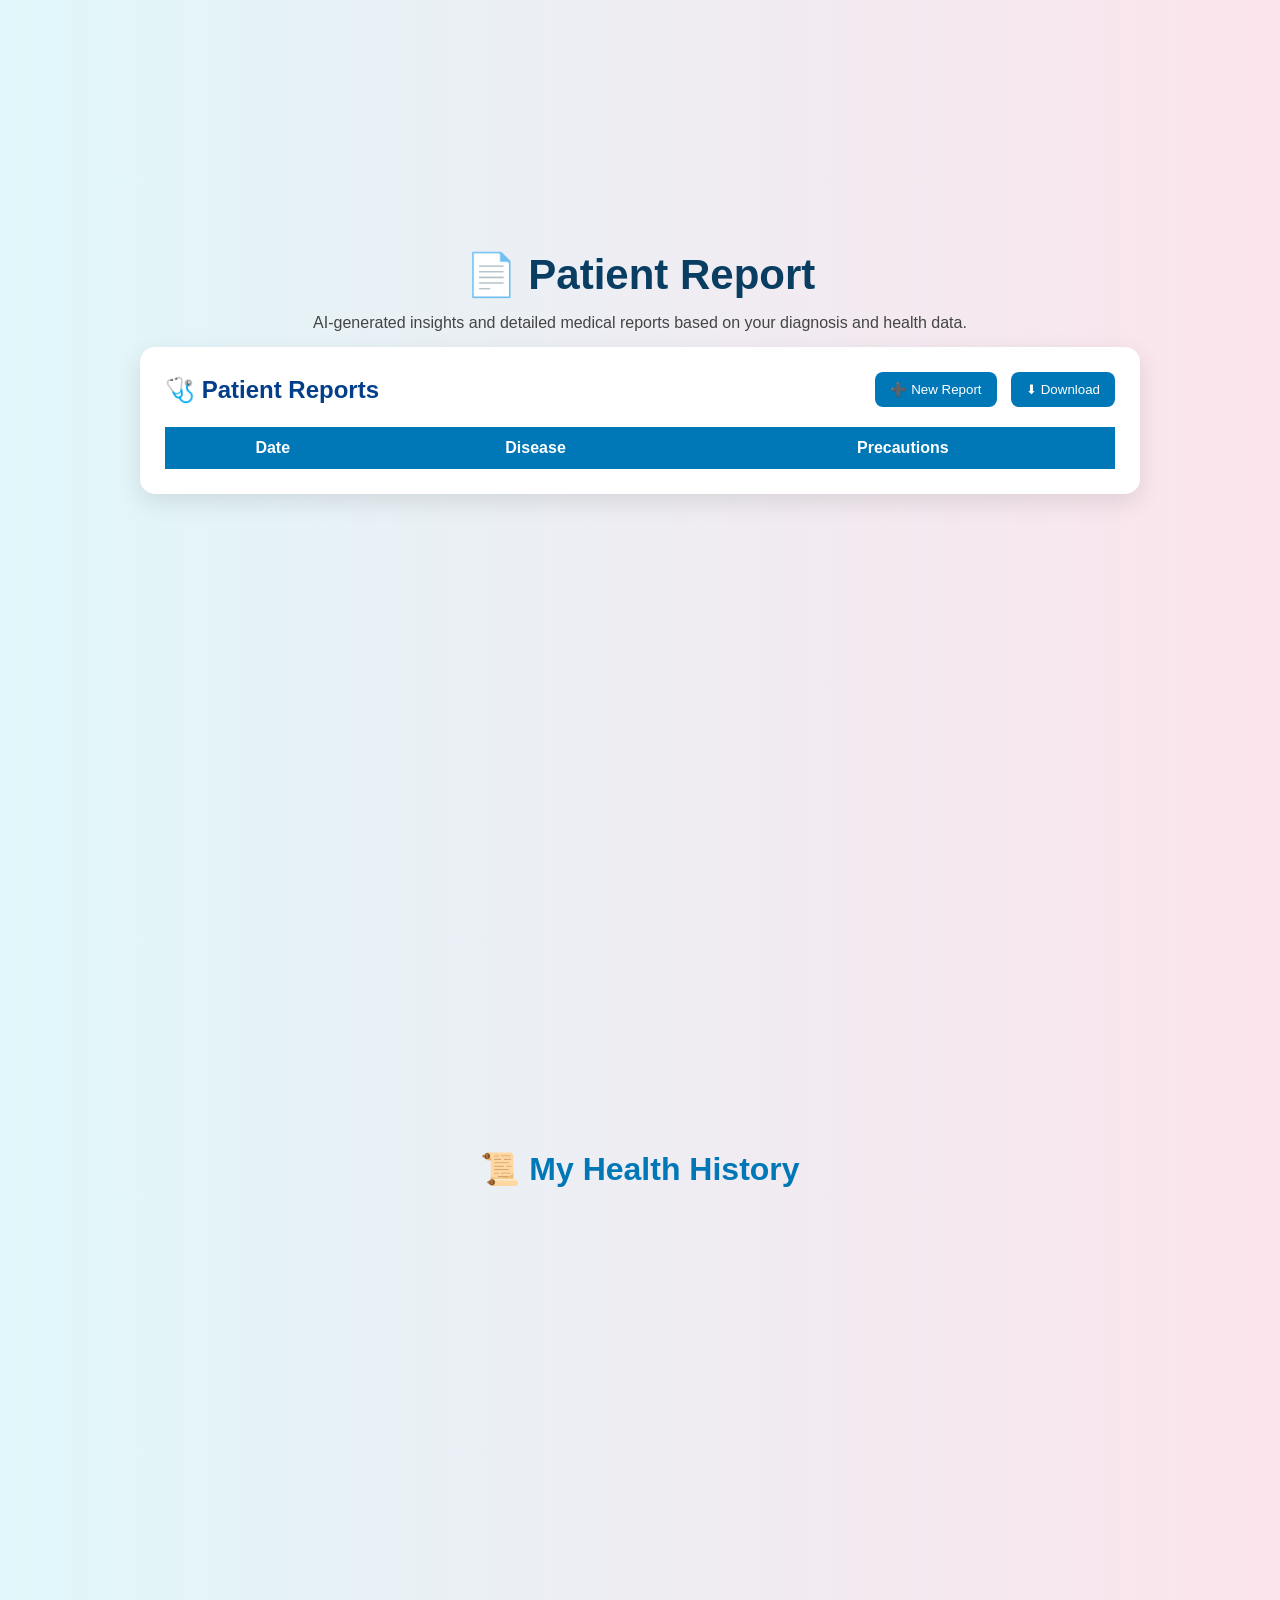
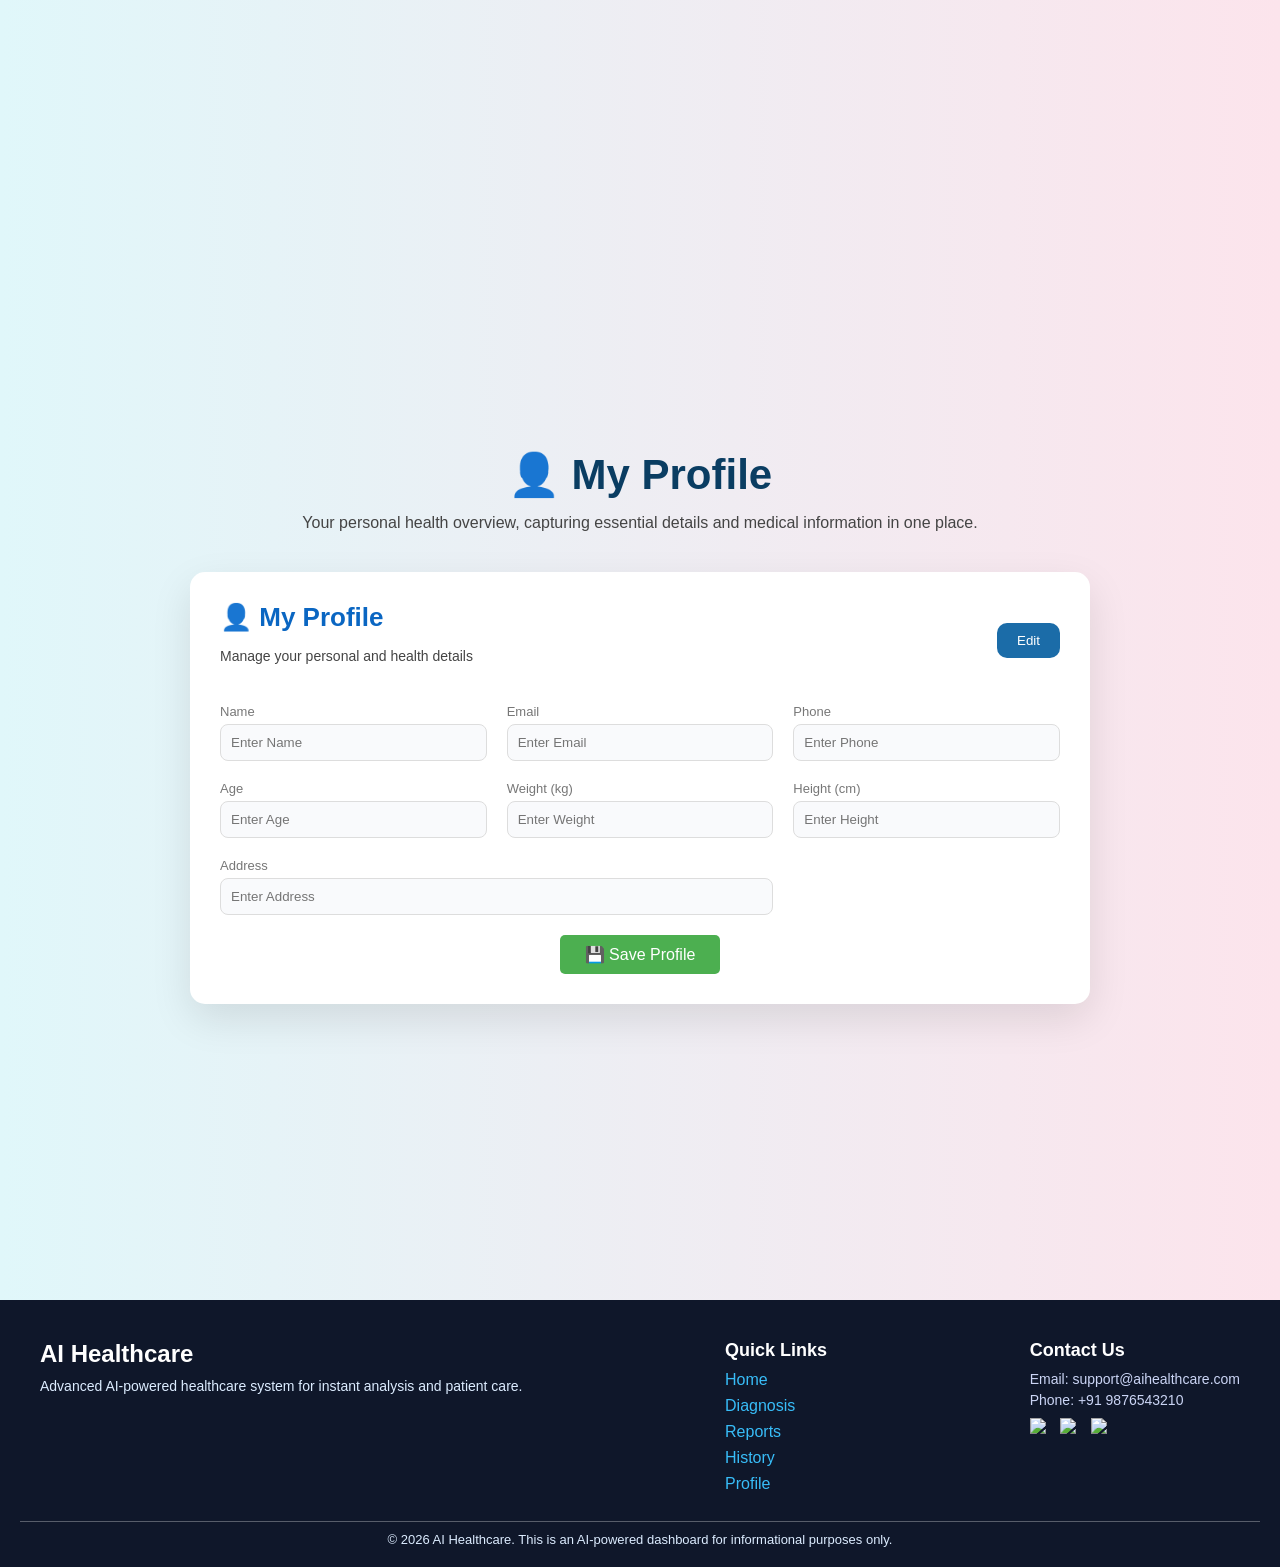
==== commit 96c74e21: "Final commit: Complete AI Healthcare project with report saving, profile management, and bug fixes" ====
--- a/dashboard.html
+++ b/dashboard.html
@@ -166,28 +166,28 @@
         #reports h1 {
             font-size: 42px;
             color: #0A3D62;
-            text-align:center;
+            text-align: center;
 
         }
 
         #reports p {
             margin: 15px 0;
             color: #444;
-            text-align:center;
+            text-align: center;
 
         }
 
         #profile h1 {
             font-size: 42px;
             color: #0A3D62;
-            text-align:center;
+            text-align: center;
 
         }
 
         #profile p {
             margin: 15px 0;
             color: #444;
-            text-align:center;
+            text-align: center;
 
         }
 
@@ -375,22 +375,7 @@
             grid-column: span 2;
         }
 
-        .save-btn {
-            display: none;
-            width: 100%;
-            padding: 12px;
-            background: #34a853;
-            color: white;
-            border: none;
-            border-radius: 10px;
-            cursor: pointer;
-            margin-top: 15px;
-        }
-
-        .save-btn:hover {
-            background: #2c8c45;
-        }
-
+        
         .action-buttons {
             margin-top: 30px;
             display: flex;
@@ -511,104 +496,115 @@
             font-size: 13px;
             color: #dcecff;
         }
+
         /* SECTION */
-.section {
-    padding: 50px 20px;
-    background: linear-gradient(to right, #e0f7fa, #fce4ec);
-    min-height: 100vh;
-}
-
-.section-title {
-    text-align: center;
-    font-size: 32px;
-    color: #0077b6;
-    margin-bottom: 10px;
-}
-
-.section-subtitle {
-    text-align: center;
-    color: #555;
-    margin-bottom: 30px;
-}
-
-/* REPORT CONTAINER */
-.report-container {
-    max-width: 1000px;
-    margin: auto;
-    background: white;
-    padding: 25px;
-    border-radius: 15px;
-    box-shadow: 0 8px 25px rgba(0,0,0,0.1);
-}
-
-/* HEADER */
-.report-header {
-    display: flex;
-    justify-content: space-between;
-    align-items: center;
-    margin-bottom: 20px;
-}
-
-.report-header h2 {
-    color: #023e8a;
-}
-
-/* BUTTONS */
-.actions button {
-    padding: 10px 15px;
-    margin-left: 10px;
-    border: none;
-    background: #0077b6;
-    color: white;
-    border-radius: 8px;
-    cursor: pointer;
-    transition: 0.3s;
-}
-
-.actions button:hover {
-    background: #023e8a;
-}
-
-/* TABLE */
-.report-table {
-    width: 100%;
-    border-collapse: collapse;
-}
-
-.report-table th {
-    background: #0077b6;
-    color: white;
-    padding: 12px;
-}
-
-.report-table td {
-    padding: 12px;
-    border-bottom: 1px solid #ddd;
-    white-space: pre-line;
-}
-
-.report-table tr:hover {
-    background: #f1f1f1;
-}
-
-
-.history-container {
-    display: grid;
-    grid-template-columns: repeat(auto-fit, minmax(250px, 1fr));
-    gap: 15px;
-}
-
-.report-card {
-    background: #fff;
-    padding: 15px;
-    border-radius: 12px;
-    box-shadow: 0 4px 10px rgba(0,0,0,0.1);
-}
-
-.date {
-    font-size: 12px;
-    color: gray;
-}
+        .section {
+            padding: 50px 20px;
+            background: linear-gradient(to right, #e0f7fa, #fce4ec);
+            min-height: 100vh;
+        }
+
+        #history h1{
+            text-align: center;
+            font-size: 32px;
+            color: #0077b6;
+            margin-bottom: 10px;
+
+        }
+
+        .section-title {
+            text-align: center;
+            font-size: 32px;
+            color: #0077b6;
+            margin-bottom: 10px;
+        }
+
+        .section-subtitle {
+            text-align: center;
+            color: #555;
+            margin-bottom: 30px;
+        }
+
+        /* REPORT CONTAINER */
+        .report-container {
+            max-width: 1000px;
+            margin: auto;
+            background: white;
+            padding: 25px;
+            border-radius: 15px;
+            box-shadow: 0 8px 25px rgba(0, 0, 0, 0.1);
+        }
+
+        /* HEADER */
+        .report-header {
+            display: flex;
+            justify-content: space-between;
+            align-items: center;
+            margin-bottom: 20px;
+        }
+
+        .report-header h2 {
+            color: #023e8a;
+        }
+
+        /* BUTTONS */
+        .actions button {
+            padding: 10px 15px;
+            margin-left: 10px;
+            border: none;
+            background: #0077b6;
+            color: white;
+            border-radius: 8px;
+            cursor: pointer;
+            transition: 0.3s;
+        }
+
+        .actions button:hover {
+            background: #023e8a;
+        }
+
+        /* TABLE */
+        .report-table {
+            width: 100%;
+            border-collapse: collapse;
+        }
+
+        .report-table th {
+            background: #0077b6;
+            color: white;
+            padding: 12px;
+        }
+
+        .report-table td {
+            padding: 12px;
+            border-bottom: 1px solid #ddd;
+            white-space: pre-line;
+        }
+
+        .report-table tr:hover {
+            background: #f1f1f1;
+        }
+
+
+        .history-container {
+            display: grid;
+            grid-template-columns: repeat(auto-fit, minmax(250px, 1fr));
+            gap: 15px;
+        }
+
+        .report-card {
+            background: #fff;
+            padding: 15px;
+            border-radius: 12px;
+            box-shadow: 0 4px 10px rgba(0, 0, 0, 0.1);
+        }
+
+        .date {
+            font-size: 12px;
+            color: gray;
+        }
+
+        
     </style>
 </head>
 
@@ -678,7 +674,7 @@
 
                 <input type="text" id="diseaseHistory" placeholder="📜 Past diseases (optional)">
 
-                <button onclick="saveData()">🔍 Analyze with AI</button>
+                <button onclick="saveData()">🔍 Get Diagnosis</button>
 
                 <p id="result"></p>
             </div>
@@ -701,52 +697,47 @@
         </div>
 
     </div>
-   <div id="reports" class="section">
-
-    <h1 class="section-title">📄 Patient Report</h1>
-    <p class="section-subtitle">
-        AI-generated insights and detailed medical reports based on your diagnosis and health data.
-    </p>
-
-    <div class="report-container">
-
-        <div class="report-header">
-            <h2>🩺 Patient Reports</h2>
-            <div class="actions">
-                <button onclick="generateReport()">➕ New Report</button>
-                <button onclick="downloadReport()">⬇ Download</button>
+    <div id="reports" class="section">
+
+        <h1 class="section-title">📄 Patient Report</h1>
+        <p class="section-subtitle">
+            AI-generated insights and detailed medical reports based on your diagnosis and health data.
+        </p>
+
+        <div class="report-container">
+
+            <div class="report-header">
+                <h2>🩺 Patient Reports</h2>
+                <div class="actions">
+                    <button onclick="generateReport()">➕ New Report</button>
+                    <button onclick="downloadReport()">⬇ Download</button>
+                </div>
             </div>
+
+            <table class="report-table">
+                <thead>
+                    <tr>
+                        <th>Date</th>
+                        <th>Disease</th>
+                        <th>Precautions</th>
+                    </tr>
+                </thead>
+                <tbody id="reportsList">
+                    <!-- Dynamic data -->
+                </tbody>
+            </table>
+
         </div>
 
-        <table class="report-table">
-            <thead>
-                <tr>
-                    <th>Date</th>
-                    <th>Disease</th>
-                    <th>Precautions</th>
-                </tr>
-            </thead>
-            <tbody id="reportsList">
-                <!-- Dynamic data -->
-            </tbody>
-        </table>
-
     </div>
 
-</div>
-
-
-<div id="history" class="section">
-    <h1>📜 My Health History</h1>
-
-    <!-- User Name -->
-    <div class="user-info">
-        <h2>Name: <span id="userName"></span></h2>
+
+    <div id="history" class="section">
+        <h1>📜 My Health History</h1>
+
+       
+        <div id="historyContainer" class="history-container"></div>
     </div>
-
-    <!-- Reports -->
-    <div id="historyContainer" class="history-container"></div>
-</div>
     </div>
     <div id="profile" class="section">
         <h1>👤 My Profile </h1>
@@ -759,6 +750,7 @@
                     <h2>👤 My Profile</h2>
                     <p>Manage your personal and health details</p>
                 </div>
+
                 <button class="edit-btn" onclick="toggleEdit()">Edit</button>
             </div>
 
@@ -766,49 +758,63 @@
             <div class="profile-info">
 
                 <!-- Info Grid -->
-               <div class="profile-grid">
-
-    <div class="field">
-        <label>Name</label>
-        <input type="text" id="profileName" placeholder="Enter Name" disabled>
-    </div>
-
-    <div class="field">
-        <label>Email</label>
-        <input type="email" id="profileEmail" placeholder="Enter Email" disabled>
-    </div>
-
-    <div class="field">
-        <label>Phone</label>
-        <input type="text" id="profilePhone" placeholder="Enter Phone" disabled>
-    </div>
-
-    <div class="field">
-        <label>Age</label>
-        <input type="number" id="profileAge" placeholder="Enter Age" disabled>
-    </div>
-
-    <div class="field">
-        <label>Weight (kg)</label>
-        <input type="number" id="profileWeight" placeholder="Enter Weight" disabled>
-    </div>
-
-    <div class="field">
-        <label>Height (cm)</label>
-        <input type="number" id="profileHeight" placeholder="Enter Height" disabled>
-    </div>
-
-    <div class="field full-width">
-        <label>Address</label>
-        <input type="text" id="profileAddress" placeholder="Enter Address" disabled>
-    </div>
-
+                <div class="profile-grid">
+
+                    <div class="field">
+                        <label>Name</label>
+                        <input type="text" id="profileName" placeholder="Enter Name" disabled>
+                    </div>
+
+                    <div class="field">
+                        <label>Email</label>
+                        <input type="email" id="profileEmail" placeholder="Enter Email" disabled>
+                    </div>
+
+                    <div class="field">
+                        <label>Phone</label>
+                        <input type="text" id="profilePhone" placeholder="Enter Phone" disabled>
+                    </div>
+
+                    <div class="field">
+                        <label>Age</label>
+                        <input type="number" id="profileAge" placeholder="Enter Age" disabled>
+                    </div>
+
+                    <div class="field">
+                        <label>Weight (kg)</label>
+                        <input type="number" id="profileWeight" placeholder="Enter Weight" disabled>
+                    </div>
+
+                    <div class="field">
+                        <label>Height (cm)</label>
+                        <input type="number" id="profileHeight" placeholder="Enter Height" disabled>
+                    </div>
+
+                    <div class="field full-width">
+                        <label>Address</label>
+                        <input type="text" id="profileAddress" placeholder="Enter Address" disabled>
+                    </div>
+
+                </div>
+                 <div style="margin-top: 20px; text-align: center;">
+    <button class="save-btn" onclick="saveProfile()" 
+        style="
+            padding: 10px 25px; 
+            font-size: 16px; 
+            background-color: #4CAF50; 
+            color: white; 
+            border: none; 
+            border-radius: 5px; 
+            cursor: pointer;
+        ">
+        💾 Save Profile
+    </button>
 </div>
 
-                <button class="save-btn" onclick="saveProfile()">💾 Save Changes</button>
+
             </div>
 
-       
+
         </div>
     </div>
 
@@ -849,47 +855,97 @@
             <p>© 2026 AI Healthcare. This is an AI-powered dashboard for informational purposes only.</p>
         </div>
     </footer>
-<script>
+   <script>
+
+function toggleEdit() {
+    const fields = ["profileName", "profileAge", "profileWeight", "profileHeight", "profileEmail", "profilePhone", "profileAddress"];
+
+    fields.forEach(id => {
+        const field = document.getElementById(id);
+        if (!field) return;
+
+        if (field.value === "") {
+            field.disabled = false;
+        } else {
+            field.disabled = !field.disabled;
+        }
+    });
+}
+
+
+// ✅ SAVE PROFILE
+function saveProfile() {
+
+    const user = JSON.parse(localStorage.getItem("user"));
+    if (!user) {
+        alert("User not logged in ❌");
+        return;
+    }
+
+    const data = {
+        name: document.getElementById("profileName").value.trim(),
+        email: user.email,
+        phone: document.getElementById("profilePhone").value.trim(),
+        age: document.getElementById("profileAge").value.trim(),
+        weight: document.getElementById("profileWeight").value.trim(),
+        height: document.getElementById("profileHeight").value.trim(),
+        address: document.getElementById("profileAddress").value.trim()
+    };
+
+    fetch("http://localhost:8080/patient_profile/save", {
+        method: "POST",
+        headers: { "Content-Type": "application/json" },
+        body: JSON.stringify(data)
+    })
+    .then(res => res.text())
+    .then(() => {
+        alert("✅ Profile saved successfully!");
+        toggleEdit();
+    })
+    .catch(() => alert("❌ Error saving profile"));
+}
+
+
 
 function saveData() {
+    console.log("USER DATA:", localStorage.getItem("user"));
+    alert("Function running!");
+
+    const user = JSON.parse(localStorage.getItem("user"));
+    if (!user) {
+        alert("Please login first ❌");
+        return;
+    }
 
     const data = {
         name: document.getElementById('name').value || "Unknown",
         age: document.getElementById('age').value,
-        gender: document.getElementById('gender').value,
         weight: document.getElementById('weight').value,
         height: document.getElementById('height').value,
-        symptoms: document.getElementById('symptoms').value || "-",
-        duration: document.getElementById('duration').value || "-",
-        pastDiseases: document.getElementById('diseaseHistory').value || "-"
+        symptoms: document.getElementById('symptoms').value || "-"
     };
 
-    // ✅ Update profile instantly
-    updateProfileFromDiagnosis(data);
-    updateProfileInBackend(data);
-
-    // ✅ CALL BACKEND AI
+    // update profile UI
+    document.getElementById("profileName").value = data.name;
+    document.getElementById("profileAge").value = data.age;
+    document.getElementById("profileWeight").value = data.weight;
+    document.getElementById("profileHeight").value = data.height;
+
     fetch("http://localhost:8080/analyze", {
         method: "POST",
-        headers: {
-            "Content-Type": "application/json"
-        },
+        headers: { "Content-Type": "application/json" },
         body: JSON.stringify(data)
     })
     .then(res => res.text())
     .then(result => {
 
-        console.log(result);
-
-        // ✅ Extract disease & precautions
         const parts = result.split("Precautions:");
         const disease = parts[0].replace("Possible diseases:", "").trim();
-        const precautions = parts[1] ? parts[1].trim() : "No precautions found";
+        const precautions = parts[1] ? parts[1].trim() : "No precautions";
 
         const today = new Date().toLocaleDateString();
 
-        // ✅ Add to report table
-        const row = `
+        document.getElementById("reportsList").innerHTML += `
             <tr>
                 <td>${today}</td>
                 <td>${disease}</td>
@@ -897,119 +953,68 @@
             </tr>
         `;
 
-        document.getElementById("reportsList").innerHTML += row;
-
-        document.getElementById('result').innerText = "✅ Diagnosis Generated";
-
-        // ✅ Scroll to report section
-        document.getElementById('reports').scrollIntoView({ behavior: "smooth" });
-
-        // ✅ SAVE REPORT TO BACKEND
-        generateAndSaveReport({disease, precautions});
+        // ✅ SAVE TO DB (ONLY ONE CALL)
+        fetch("http://localhost:8080/reports/save", {
+            method: "POST",
+            headers: { "Content-Type": "application/json" },
+            body: JSON.stringify({
+                userEmail: user.email,
+                disease: disease,
+                precautions: precautions
+            })
+        })
+        .then(res => res.text())
+        .then(() => {
+            console.log("✅ Report Saved");
+            loadHistory();
+        })
+        .catch(err => console.error("❌ Save Error:", err));
 
     })
-    .catch(err => {
-        console.error(err);
-        alert("❌ Error connecting to AI");
+    .catch(() => alert("❌ AI Error"));
+}
+
+
+// ✅ LOAD HISTORY
+function loadHistory() {
+
+    const user = JSON.parse(localStorage.getItem("user"));
+    if (!user) return;
+
+    fetch(`http://localhost:8080/reports/history/${user.email}`)
+    .then(res => res.json())
+    .then(data => {
+
+        let html = "";
+
+        data.forEach((report, index) => {
+            const date = new Date(report.createdAt).toLocaleDateString();
+
+            html += `
+                <div class="report-card">
+                    <h3>Report #${index + 1}</h3>
+                    <p><strong>Disease:</strong> ${report.disease}</p>
+                    <p><strong>Precautions:</strong> ${report.precautions}</p>
+                    <p class="date">📅 ${date}</p>
+                </div>
+            `;
+        });
+
+        document.getElementById("historyContainer").innerHTML = html;
     });
 }
 
 
-function updateProfileFromDiagnosis(data) {
-    document.getElementById("profileAge").value = data.age || "";
-    document.getElementById("profileWeight").value = data.weight || "";
-    document.getElementById("profileHeight").value = data.height || "";
-}
-
-
-function updateProfileInBackend(data) {
-
-    if (!data.age || !data.weight || !data.height) return;
-
-    const payload = {
-        userId: localStorage.getItem("userId"),
-        age: data.age,
-        weight: data.weight,
-        height: data.height
-    };
-
-    fetch("http://localhost:8080/profile/update", {
-        method: "PUT",
-        headers: {
-            "Content-Type": "application/json"
-        },
-        body: JSON.stringify(payload)
-    })
-    .then(res => res.json())
-    .then(() => console.log("Profile Updated ✅"))
-    .catch(err => console.error(err));
-}
-
-
-// ✅ NEW FUNCTION: Save report to backend
-function generateAndSaveReport(data) {
-    const user = JSON.parse(localStorage.getItem("user"));
-    if (!user) return; // Safety check
-
-    fetch("http://localhost:8080/saveReport", {
-        method: "POST",
-        headers: {
-            "Content-Type": "application/json"
-        },
-        body: JSON.stringify({
-            userId: user.id,
-            name: user.name,
-            disease: data.disease,
-            precautions: data.precautions
-        })
-    })
-    .then(res => res.json())
-    .then(res => console.log("Report Saved ✅", res))
-    .catch(err => console.error("Save Error:", err));
-}
-
-
-function downloadReport() {
-    alert("PDF download coming soon 😄");
-}
-
-
-document.querySelectorAll(".diagnosis, .history, .reports, .logout").forEach(btn => {
-    if (!btn) return;
-
-    btn.onclick = function () {
-        if (btn.classList.contains("logout")) {
-            alert("Logged out successfully!");
-            window.location.href = "login.html";
-        }
-    };
-});
-
-
-function loadHistory(userId) {
-
-    fetch(`http://localhost:8080/history/${userId}`)
-        .then(res => res.json())
-        .then(data => {
-
-            let html = "";
-
-            data.forEach((report, index) => {
-                html += `
-                    <div class="report-card">
-                        <h3>Report #${index + 1}</h3>
-                        <p><strong>Disease:</strong> ${report.disease}</p>
-                        <p><strong>Precautions:</strong> ${report.precautions}</p>
-                        <p class="date">📅 ${report.createdAt}</p>
-                    </div>
-                `;
-            });
-
-            document.getElementById("historyContainer").innerHTML = html;
-        });
-}
-
-</script>
- 
-</body>
-</html>+
+
+
+// ✅ LOGOUT
+document.querySelector(".logout").onclick = function () {
+    localStorage.removeItem("user");
+    alert("Logged out successfully!");
+    window.location.href = "login.html";
+};
+
+
+
+</script>
